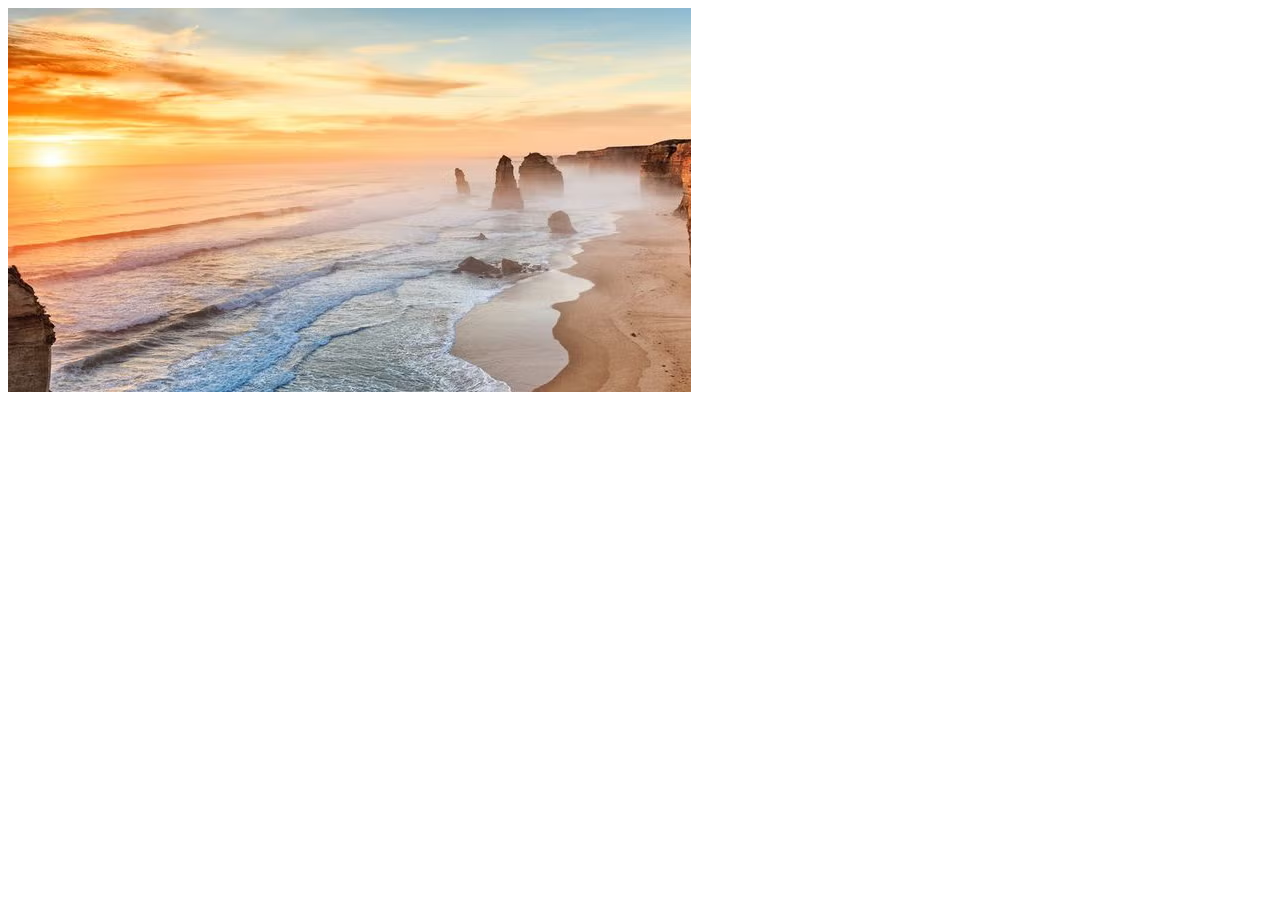
==== index.html @ 603cdeaf "added background pic" ====
<!DOCTYPE html>
<html lang="en">
<head>
    <meta charset="UTF-8">
    <meta name="viewport" content="width=device-width, initial-scale=1.0">
    <title>My Portfolio</title>
    <link rel="stylesheet" href="styles.css">
</head>
<body>
    <img src="images/fogybeach.jpg" alt="Fogy Beach">
    <script src="script.js"></script>
    
</body>
</html>
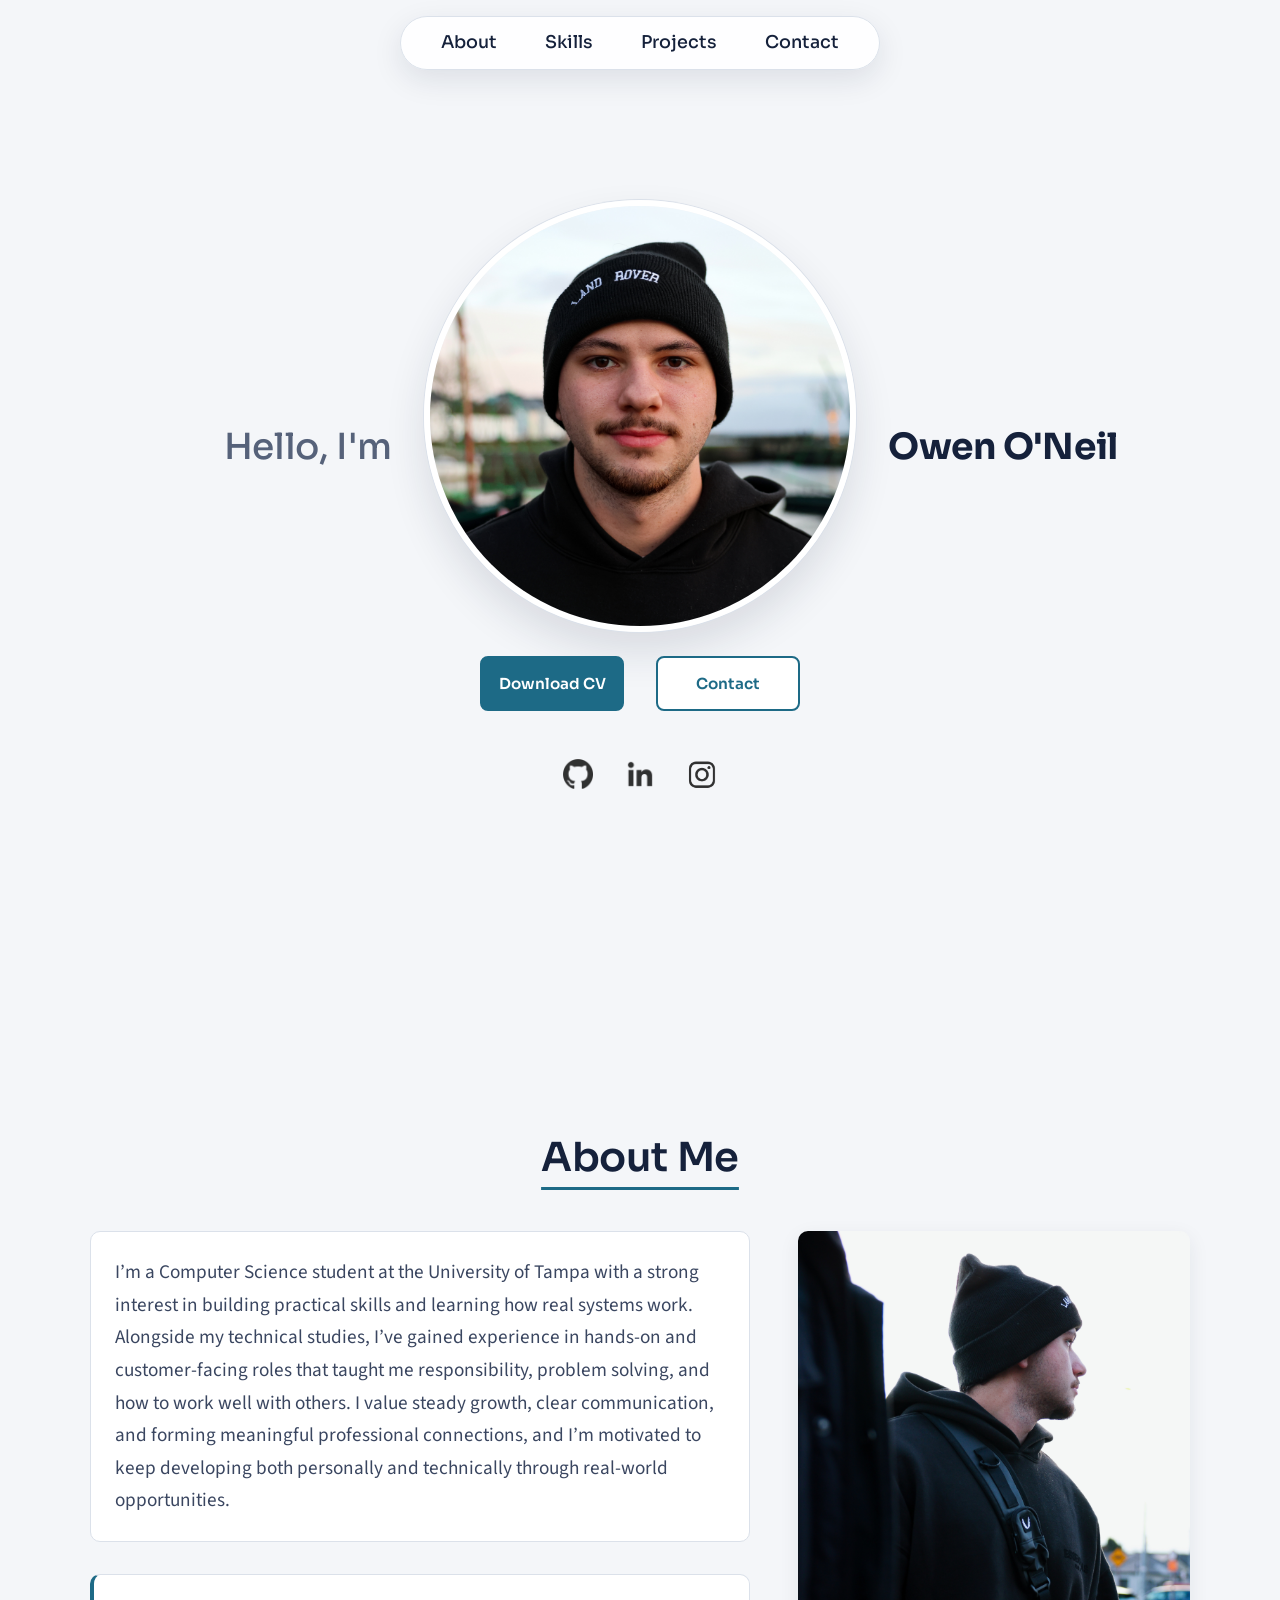
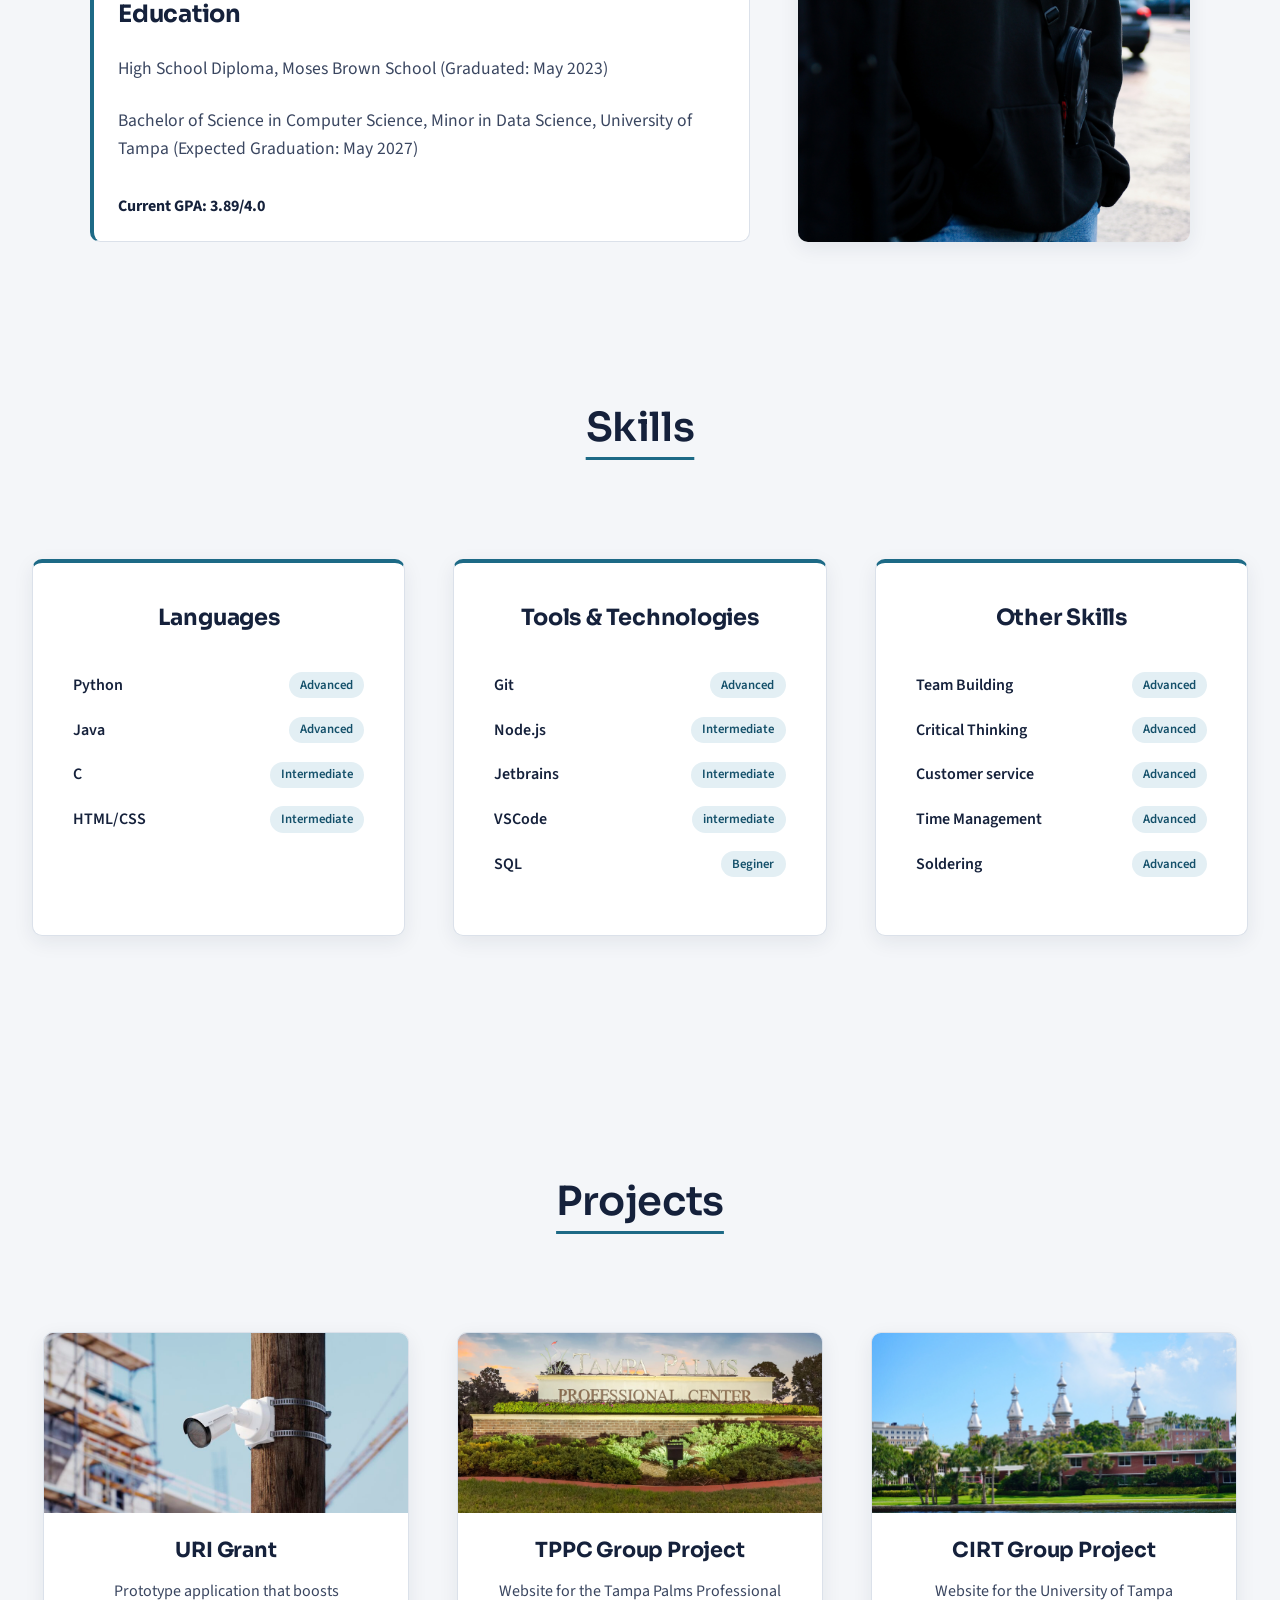
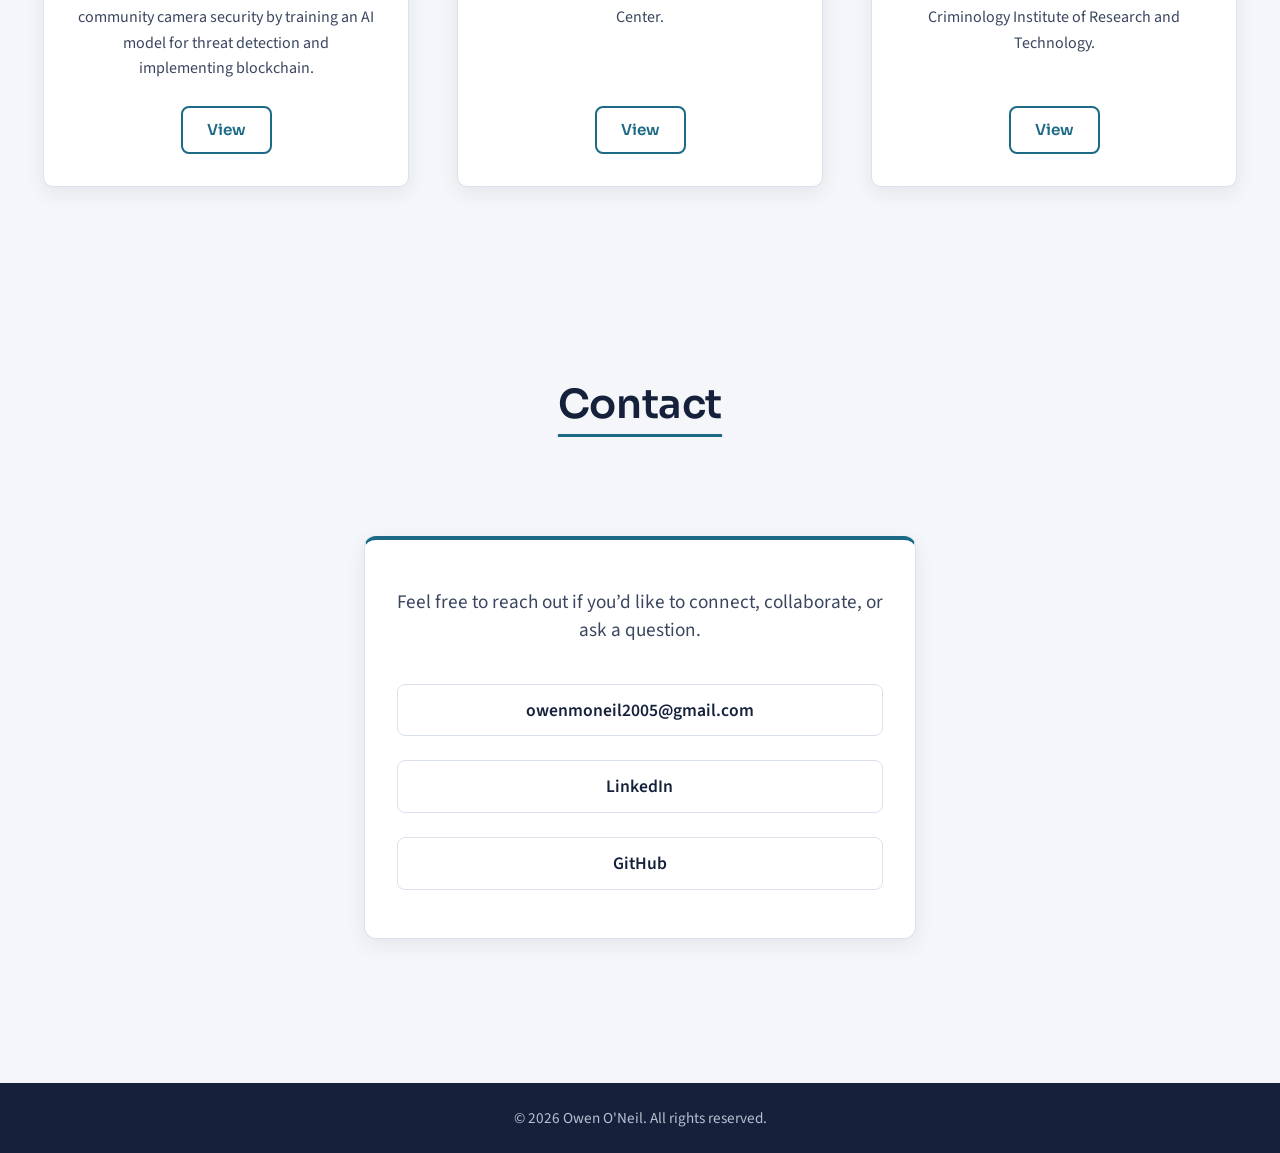
==== commit 0cb381e3: "Create index.html" ====
--- a/index.html
+++ b/index.html
@@ -4,11 +4,216 @@
     <meta charset="UTF-8">
     <meta name="viewport" content="width=device-width, initial-scale=1.0">
     <title>My Portfolio</title>
-    <link rel="stylesheet" href="styles.css">
+    <link rel="stylesheet" href="style.css">
+    <link rel="stylesheet" href="Media.css">
+
 </head>
 <body>
-    <img src="images/fogybeach.jpg" alt="Fogy Beach">
+    <section class="hero">
+        <nav id="desktopNav">
+            <div>
+                <ul class="navLinks">
+                    <li><a href="#about">About</a></li>
+                    <li><a href="#skills">Skills</a></li>
+                    <li><a href="#projects">Projects</a></li>
+                    <li><a href="#contact">Contact</a></li>
+                </ul>
+            </div>
+        </nav>
+        <nav id="hamburgerNav">
+            <div class="hamburgerMenue" onclick="toggleMenue()">
+                <div class="hamburgerImage">
+                    <img src="images/hamburgericon.webp" alt="Hamburger Menue Icon">
+                </div>
+            </div>
+            <div class="mobileLinksHidden">
+                <ul class="navLinksMobile">
+                    <li><a href="#about" onclick="toggleMenue()">About</a></li>
+                    <li><a href="#skills" onclick="toggleMenue()">Skills</a></li>
+                    <li><a href="#projects" onclick="toggleMenue()">Projects</a></li>
+                    <li><a href="#contact" onclick="toggleMenue()">Contact</a></li>
+                </ul>
+            </div>
+        </nav>
+        <div class="homeProfile">
+            <div class="leftSideHome">
+                <h1>Hello, I'm</h1>
+            </div>
+
+            <div class="centerHome">
+                <div class="personalPic">
+                    <img src="images/selfImage.jpeg" alt="Owen O'Neil">
+                </div>
+                
+                <div class="CVandConnectButtonsHome">
+                    <button class="CV" 
+                    onclick="window.open('Owen O\'Neil Resume Updated 1-1-2026.pdf')">
+                    Download CV
+                </button>
+                    <button class="connectBtn" 
+                    onclick="location.href='#contact'">
+                    Contact
+                </button>
+
+                </div>
+
+                <div class="relatedButtonsHome">
+                    <a href="https://github.com/Owen7117" class="imageButton">
+                        <img src="images/github.png" alt="GitHub">
+                    </a>
+                    <a href="https://www.linkedin.com/in/owen-o-neil-0a0678290/" class="imageButton">
+                        <img src="images/linkedin-icon.png" alt="LinkedIn">
+                    </a>
+                    <a href="https://www.instagram.com/owen_7117/" class="imageButton">
+                        <img src="images/instagram-icon.png" alt="Instagram">
+                    </a>
+                </div>
+            </div>
+
+            <div class="rightSideHome">
+                <h1>Owen O'Neil</h1>
+            </div>
+        </div>
+    </section>
+    <section id="about" class="AboutMeSection">
+        <div class="aboutMeTitle">
+            <h2>About Me</h2>
+        </div>
+        <div class="aboutMeContainer">
+            <div class="leftColumnAbout">
+                <div class="aboutMeBox">
+                    <p>I’m a Computer Science student at the University of Tampa 
+                        with a strong interest in building practical skills and 
+                        learning how real systems work. Alongside my technical 
+                        studies, I’ve gained experience in hands-on and 
+                        customer-facing roles that taught me responsibility, 
+                        problem solving, and how to work well with others. 
+                        I value steady growth, clear communication, and forming 
+                        meaningful professional connections, and I’m motivated to 
+                        keep developing both personally and technically through 
+                        real-world opportunities.</p>
+                </div>
+
+                <div class="educationBox">
+                    <h3>Education</h3>
+                    <ul>
+                        <li>High School Diploma, Moses Brown School (Graduated: May 2023)</li>
+                        <li>Bachelor of Science in Computer Science, Minor in Data Science, University of Tampa (Expected Graduation: May 2027)</li>
+                    </ul>
+                    <div class="gpa">
+                        <strong>Current GPA:</strong> 3.89/4.0
+                    </div>
+                </div>
+            </div>
+
+            <div class="rightColumnAbout">
+                <div class="pictureBox">
+                    <img src="images/wholeBodyPic.jpeg" alt="Owen O'Neil">
+            </div>
+        </div>
+    </section>
+    <section id="skills" class= "skillsSection">
+        <div class="skillsTitle">
+            <h2>Skills</h2>
+        </div>
+        <div class="skillsContainer">
+            <div class="skillColumn">
+                <h3>Languages</h3>
+                <ul>
+                    <li><span class="skillName">Python</span><span class="skillLevel">Advanced</span></li>
+                    <li><span class="skillName">Java</span><span class="skillLevel">Advanced</span></li>
+                    <li><span class="skillName">C</span><span class="skillLevel">Intermediate</span></li>
+                    <li><span class="skillName">HTML/CSS</span><span class="skillLevel">Intermediate</span></li>
+                </ul>
+            </div>
+            <div class="skillColumn">
+                <h3>Tools & Technologies</h3>
+                <ul>
+                    <li><span class="skillName">Git</span><span class="skillLevel">Advanced</span></li>
+                    <li><span class="skillName">Node.js</span><span class="skillLevel">Intermediate</span></li>
+                    <li><span class="skillName">Jetbrains</span><span class="skillLevel">Intermediate</span></li>
+                    <li><span class="skillName">VSCode</span><span class="skillLevel">intermediate</span></li>
+                    <li><span class="skillName">SQL</span><span class="skillLevel">Beginer</span></li>
+                </ul>
+            </div>
+            <div class="skillColumn">
+                <h3>Other Skills</h3>
+                <ul>
+                    <li><span class="skillName">Team Building</span><span class="skillLevel">Advanced</span></li>
+                    <li><span class="skillName">Critical Thinking</span><span class="skillLevel">Advanced</span></li>
+                    <li><span class="skillName">Customer service</span><span class="skillLevel">Advanced</span></li>
+                    <li><span class="skillName">Time Management</span><span class="skillLevel">Advanced</span></li>
+                    <li><span class="skillName">Soldering</span><span class="skillLevel">Advanced</span></li>
+                </ul>
+            </div>
+        </div>
+    </section>
+    <section id="projects" class="projectsSection">
+    <div class="projectsTitle">
+        <h2>Projects</h2>
+    </div>
+    <div class="projectsContainer">
+        <div class="projectCard">
+            <div class="projectImage">
+                <img src="images/securityCam.jpg" alt="Security app">
+            </div>
+            <h3>URI Grant</h3>
+            <p>Prototype application that boosts community camera security by training an AI model for threat
+                detection and implementing blockchain.</p>
+            <button class="projectBtn" onclick="window.location.href='WorkInProgressPage.html'">View</button>
+        </div>
+        <div class="projectCard">
+            <div class="projectImage">
+                <img src="images/TPPC.webp" alt="TPPC">
+            </div>
+            <h3>TPPC Group Project</h3>
+            <p>Website for the Tampa Palms Professional Center.</p>
+            <button class="projectBtn" onclick="location.href='https://tppcgroup5.vercel.app'">View</button>
+        </div>
+        <div class="projectCard">
+            <div class="projectImage">
+                <img src="images/Cirt.jpg" alt="Cirt">
+            </div>
+            <h3>CIRT Group Project</h3>
+            <p>Website for the University of Tampa Criminology Institute of Research and Technology.</p>
+            <button class="projectBtn" onclick="location.href='https://cirt.vercel.app'">View</button>
+        </div>
+    </div>
+</section>
+<section id="contact" class="contactSection">
+    <div class="contactTitle">
+        <h2>Contact</h2>
+    </div>
+
+    <div class="contactContainer">
+        <p class="contactText">
+            Feel free to reach out if you’d like to connect, collaborate, or ask a question.
+        </p>
+
+        <div class="contactInfo">
+            <a href="mailto:owenmoneil2005@gmail.com" class="contactItem">
+                owenmoneil2005@gmail.com
+            </a>
+
+            <a href="https://www.linkedin.com/in/owen-o-neil-0a0678290/" 
+               target="_blank" 
+               class="contactItem">
+                LinkedIn
+            </a>
+
+            <a href="https://github.com/Owen7117" 
+               target="_blank" 
+               class="contactItem">
+                GitHub
+            </a>
+        </div>
+    </div>
+</section>
+<footer class="footer">
+    <p>© 2026 Owen O'Neil. All rights reserved.</p>
+
+</footer>
+
     <script src="script.js"></script>
-    
 </body>
 </html>
--- a/style.css
+++ b/style.css
@@ -0,0 +1,813 @@
+@import url('https://fonts.googleapis.com/css2?family=Sora:wght@500;600;700&family=Source+Sans+3:wght@400;500;600;700&display=swap');
+
+:root {
+    --bg: #F4F6F9;
+    --surface: #FFFFFF;
+    --ink: #15213B;
+    --text: #3A4660;
+    --muted: #56627A;
+    --accent: #1D6A86;
+    --accentDark: #14506A;
+    --accentSoft: #E3EFF4;
+    --border: #DBE1EA;
+    --shadow: 0 6px 20px rgba(21, 33, 59, 0.08);
+    --headingFont: 'Sora', 'Segoe UI', Helvetica, Arial, sans-serif;
+    --bodyFont: 'Source Sans 3', 'Segoe UI', Helvetica, Arial, sans-serif;
+}
+
+html {
+    scroll-behavior: smooth;
+    scroll-padding-top: 6rem;
+}
+
+* {
+    margin: 0;
+    padding: 0;
+}
+
+body {
+    font-family: var(--bodyFont);
+    background-color: var(--bg);
+    color: var(--ink);
+    -webkit-font-smoothing: antialiased;
+}
+
+h1,
+h2,
+h3 {
+    font-family: var(--headingFont);
+    color: var(--ink);
+    letter-spacing: -0.01em;
+}
+
+a:focus-visible,
+button:focus-visible,
+[role="button"]:focus-visible {
+    outline: 2px solid var(--accent);
+    outline-offset: 3px;
+    border-radius: 4px;
+}
+
+.hero {
+    min-height: 100vh;
+    display: flex;
+    flex-direction: column;
+    padding-top: 4.5rem;
+}
+
+#desktopNav {
+    position: fixed;
+    top: 1rem;
+    left: 50%;
+    transform: translateX(-50%);
+    z-index: 1000;
+    display: flex;
+    justify-content: center;
+    width: max-content;
+    max-width: calc(100% - 2rem);
+    box-sizing: border-box;
+    padding: 0.9rem 2.5rem;
+    background-color: rgba(255, 255, 255, 0.88);
+    -webkit-backdrop-filter: blur(10px);
+    backdrop-filter: blur(10px);
+    border: 1px solid var(--border);
+    border-radius: 999px;
+    box-shadow: 0 10px 30px rgba(21, 33, 59, 0.1);
+}
+
+.navLinks {
+    display: flex;
+    list-style: none;
+    gap: 3rem;
+}
+
+.navLinks a {
+    color: var(--ink);
+    font-family: var(--headingFont);
+    font-size: 1.1rem;
+    font-weight: 500;
+    display: inline-block;
+    text-decoration: none;
+    transition: transform 0.3s, color 0.3s;
+}
+
+.navLinks a:hover {
+    color: var(--accent);
+    transform: scale(1.08);
+    text-decoration: underline;
+    text-decoration-thickness: 2px;
+    text-underline-offset: 0.45rem;
+}
+
+#hamburgerNav {
+    display: none;
+}
+
+.hamburgerMenue {
+    display: flex;
+    cursor: pointer;
+}
+
+.hamburgerImage {
+    display: flex;
+    flex-direction: column;
+    width: 40px;
+    height: 40px;
+    cursor: pointer;
+}
+
+.hamburgerImage img {
+    width: 100%;
+    height: 100%;
+    object-fit: contain;
+}
+
+.homeProfile {
+    display: flex;
+    align-items: center;
+    padding: 0 1.5rem;
+    margin-top: 8rem;
+    gap: 1rem;
+}
+
+.leftSideHome {
+    flex: 1 1 0;
+    text-align: right;
+    font-size: 1.5rem;
+    padding-bottom: 6rem;
+}
+
+.leftSideHome h1 {
+    font-weight: 500;
+    color: var(--muted);
+}
+
+.centerHome {
+    flex: 0 0 auto;
+    display: flex;
+    flex-direction: column;
+    align-items: center;
+}
+
+.rightSideHome {
+    flex: 1 1 0;
+    font-size: 1.5rem;
+    display: flex;
+    text-align: left;
+    padding-bottom: 6rem;
+}
+
+.rightSideHome h1 {
+    font-weight: 700;
+    color: var(--ink);
+}
+
+.relatedButtonsHome {
+    display: flex;
+    gap: 2rem;
+    margin-top: 3rem;
+    justify-content: center;
+}
+
+.imageButton img {
+    display: block;
+    width: 30px;
+    height: 30px;
+    filter: brightness(0);
+    opacity: 0.8;
+    transition: transform 0.3s, opacity 0.3s;
+}
+
+.imageButton img:hover {
+    transform: scale(1.2);
+    opacity: 1;
+}
+
+.personalPic {
+    width: 420px;
+    height: 420px;
+    margin-right: 1rem;
+    margin-left: 1rem;
+    overflow: hidden;
+    border-radius: 50%;
+    border: 6px solid var(--surface);
+    box-shadow: 0 0 0 1px var(--border), 0 20px 40px rgba(21, 33, 59, 0.12);
+}
+
+.personalPic img {
+    width: 100%;
+    height: 100%;
+    object-fit: cover;
+}
+
+.CVandConnectButtonsHome {
+    display: flex;
+    gap: 2rem;
+    margin-top: 1.5rem;
+    justify-content: center;
+}
+
+.CV,
+.connectBtn {
+    display: inline-block;
+    box-sizing: border-box;
+    width: 9rem;
+    padding: 1rem;
+    border-radius: 8px;
+    font-family: var(--headingFont);
+    font-size: 0.95rem;
+    font-weight: 600;
+    text-align: center;
+    text-decoration: none;
+    cursor: pointer;
+    transition: transform 0.3s, background-color 0.3s, color 0.3s, border-color 0.3s;
+}
+
+.CV {
+    background-color: var(--accent);
+    color: #FFFFFF;
+    border: 2px solid var(--accent);
+}
+
+.CV:hover {
+    background-color: var(--accentDark);
+    border-color: var(--accentDark);
+    transform: scale(1.05);
+}
+
+.connectBtn {
+    background-color: var(--surface);
+    color: var(--accent);
+    border: 2px solid var(--accent);
+}
+
+.connectBtn:hover {
+    background-color: var(--accent);
+    color: #FFFFFF;
+    transform: scale(1.05);
+}
+
+.AboutMeSection {
+    margin-top: 8rem;
+    padding: 2rem;
+}
+
+.aboutMeTitle,
+.skillsTitle,
+.projectsTitle,
+.contactTitle {
+    text-align: center;
+    text-decoration: underline;
+    text-decoration-color: var(--accent);
+    text-decoration-thickness: 3px;
+    text-underline-offset: 1rem;
+}
+
+.aboutMeTitle h2,
+.skillsTitle h2,
+.projectsTitle h2,
+.contactTitle h2 {
+    font-size: 2.5rem;
+    font-weight: 600;
+}
+
+.aboutMeTitle {
+    margin-bottom: 3rem;
+}
+
+.aboutMeContainer {
+    display: flex;
+    align-items: stretch;
+    gap: 3rem;
+    max-width: 1100px;
+    margin: 0 auto;
+    flex-wrap: nowrap;
+    justify-content: center;
+}
+
+.leftColumnAbout {
+    flex: 0 0 60%;
+    max-width: 60%;
+    display: flex;
+    flex-direction: column;
+    gap: 2rem;
+}
+
+.aboutMeBox {
+    width: 100%;
+    box-sizing: border-box;
+    background-color: var(--surface);
+    border: 1px solid var(--border);
+    border-radius: 10px;
+    padding: 1.5rem;
+    min-height: 200px;
+}
+
+.aboutMeBox p {
+    font-size: 1.2rem;
+    line-height: 1.7;
+    color: var(--text);
+}
+
+.educationBox {
+    box-sizing: border-box;
+    padding: 1.5rem;
+    background-color: var(--surface);
+    border: 1px solid var(--border);
+    border-left: 4px solid var(--accent);
+    border-radius: 10px;
+    width: 100%;
+}
+
+.educationBox h3 {
+    font-size: 1.5rem;
+    margin-bottom: 1.6rem;
+}
+
+.educationBox ul {
+    list-style: none;
+    padding: 0;
+    margin: 0;
+}
+
+.educationBox li {
+    font-size: 1.1rem;
+    line-height: 1.6;
+    color: var(--text);
+    margin-bottom: 1.5rem;
+}
+
+.rightColumnAbout {
+    flex: 0 0 calc(40% - 3rem);
+    max-width: calc(40% - 3rem);
+    display: flex;
+    flex-direction: column;
+    min-height: 500px;
+}
+
+.pictureBox {
+    flex: 1;
+    display: flex;
+}
+
+.pictureBox img {
+    width: 100%;
+    height: 100%;
+    object-fit: cover;
+    border-radius: 10px;
+    box-shadow: var(--shadow);
+}
+
+.gpa {
+    font-weight: 700;
+    margin-top: 2rem;
+    color: var(--ink);
+}
+
+.skillsSection {
+    margin-top: 6rem;
+    padding: 2rem;
+}
+
+.skillsTitle {
+    margin-bottom: 6.6rem;
+}
+
+.skillsContainer {
+    display: flex;
+    gap: 3rem;
+    max-width: 1500px;
+    margin: 0 auto;
+    justify-content: center;
+    margin-bottom: 5rem;
+}
+
+.skillColumn {
+    flex: 1;
+    min-width: 180px;
+    max-width: 300px;
+    background-color: var(--surface);
+    border: 1px solid var(--border);
+    border-top: 4px solid var(--accent);
+    border-radius: 10px;
+    padding: 2.5rem;
+    box-shadow: var(--shadow);
+}
+
+.skillColumn h3 {
+    font-size: 1.4rem;
+    margin-bottom: 2.5rem;
+    text-align: center;
+}
+
+.skillColumn ul {
+    list-style: none;
+    padding: 0;
+    margin: 0;
+}
+
+.skillColumn li {
+    font-size: 1rem;
+    line-height: 1.8;
+    color: var(--text);
+    gap: 2rem;
+    display: flex;
+    justify-content: space-between;
+    align-items: center;
+    margin-bottom: 1rem;
+}
+
+.skillName {
+    font-weight: 600;
+    color: var(--ink);
+}
+
+.skillLevel {
+    font-size: 0.8rem;
+    font-weight: 600;
+    color: var(--accentDark);
+    background-color: var(--accentSoft);
+    padding: 0.1rem 0.7rem;
+    border-radius: 999px;
+    white-space: nowrap;
+}
+
+.projectsSection {
+    margin-top: 6rem;
+    padding: 2rem;
+}
+
+.projectsTitle {
+    margin-bottom: 6.6rem;
+}
+
+.projectsContainer {
+    display: flex;
+    gap: 3rem;
+    max-width: 1500px;
+    margin: 0 auto;
+    justify-content: center;
+}
+
+.projectCard {
+    flex: 1;
+    max-width: 300px;
+    background-color: var(--surface);
+    border: 1px solid var(--border);
+    border-radius: 10px;
+    padding: 2rem;
+    box-shadow: var(--shadow);
+    display: flex;
+    flex-direction: column;
+    align-items: center;
+    text-align: center;
+    overflow: hidden;
+}
+
+.projectImage {
+    width: calc(100% + 4rem);
+    height: 180px;
+    margin: -2rem -2rem 1.5rem;
+    overflow: hidden;
+    background-color: var(--accentSoft);
+}
+
+.projectImage img {
+    display: block;
+    width: 100%;
+    height: 100%;
+    object-fit: cover;
+}
+
+.projectCard h3 {
+    font-size: 1.3rem;
+    margin-bottom: 1rem;
+}
+
+.projectCard p {
+    font-size: 1rem;
+    line-height: 1.6;
+    color: var(--text);
+    margin-bottom: auto;
+}
+
+.projectBtn {
+    display: inline-block;
+    margin-top: 1.5rem;
+    padding: 0.8rem 1.5rem;
+    font-family: var(--headingFont);
+    font-size: 0.95rem;
+    font-weight: 600;
+    color: var(--accent);
+    text-decoration: none;
+    border: 2px solid var(--accent);
+    background-color: var(--surface);
+    cursor: pointer;
+    border-radius: 8px;
+    transition: transform 0.2s ease, background-color 0.2s ease, color 0.2s ease;
+}
+
+.projectBtn:hover {
+    background-color: var(--accent);
+    color: #FFFFFF;
+    transform: scale(1.05);
+}
+
+.WorkInProgress {
+    background-color: var(--surface);
+    min-height: 100vh;
+}
+
+.WorkInProgress img {
+    display: block;
+    width: 96%;
+    height: 500px;
+    margin: 0 auto;
+    object-fit: contain;
+}
+
+.WorkInProgress p {
+    font-family: var(--headingFont);
+    font-size: 4rem;
+    color: var(--ink);
+    text-align: center;
+    margin-bottom: 2rem;
+    background-color: var(--surface);
+}
+
+.contactTitle {
+    margin-bottom: 6.6rem;
+}
+
+.contactSection {
+    margin-top: 6rem;
+    padding: 4rem 2rem;
+}
+
+.contactContainer {
+    max-width: 40%;
+    margin: 0 auto;
+    background-color: var(--surface);
+    border-radius: 12px;
+    padding: 3rem 2rem;
+    text-align: center;
+    border: 1px solid var(--border);
+    border-top: 4px solid var(--accent);
+    box-shadow: var(--shadow);
+    margin-bottom: 5rem;
+}
+
+.contactText {
+    font-size: 1.2rem;
+    margin-bottom: 2.5rem;
+    color: var(--text);
+}
+
+.contactInfo {
+    display: flex;
+    flex-direction: column;
+    gap: 1.5rem;
+}
+
+.contactItem {
+    font-size: 1.1rem;
+    font-weight: 600;
+    color: var(--ink);
+    text-decoration: none;
+    border: 1px solid var(--border);
+    padding: 0.8rem 1rem;
+    border-radius: 8px;
+    transition: transform 0.3s, background-color 0.2s ease, color 0.2s ease, border-color 0.2s ease;
+}
+
+.contactItem:hover {
+    background-color: var(--accent);
+    border-color: var(--accent);
+    color: #FFFFFF;
+    transform: scale(1.03);
+}
+
+.footer {
+    background-color: var(--ink);
+    padding: 1.5rem 1rem;
+}
+
+.footer p {
+    text-align: center;
+    color: #B7C0D1;
+    font-size: 0.95rem;
+}
+
+@media (prefers-reduced-motion: reduce) {
+    html {
+        scroll-behavior: auto;
+    }
+
+    * {
+        transition: none !important;
+    }
+}
+
+@media screen and (max-width: 800px) {
+    html {
+        scroll-padding-top: 5.5rem;
+    }
+
+    #desktopNav {
+        display: none;
+    }
+
+    #hamburgerNav {
+        position: fixed;
+        top: 0.75rem;
+        left: 0.75rem;
+        right: 0.75rem;
+        z-index: 1000;
+        display: flex;
+        justify-content: flex-start;
+        padding: 0.6rem 1rem;
+        background-color: rgba(255, 255, 255, 0.92);
+        -webkit-backdrop-filter: blur(10px);
+        backdrop-filter: blur(10px);
+        border: 1px solid var(--border);
+        border-radius: 12px;
+        box-shadow: 0 10px 30px rgba(21, 33, 59, 0.1);
+    }
+
+    .mobileLinksHidden {
+        display: none;
+        position: absolute;
+        top: calc(100% + 0.5rem);
+        left: 0;
+        background-color: var(--surface);
+        border: 1px solid var(--border);
+        border-radius: 12px;
+        overflow: hidden;
+        box-shadow: 0 12px 24px rgba(21, 33, 59, 0.1);
+        flex-direction: column;
+        z-index: 100;
+        min-width: 180px;
+    }
+
+    .mobileLinksHidden.active {
+        display: flex;
+    }
+
+    .navLinksMobile {
+        list-style: none;
+        display: flex;
+        flex-direction: column;
+        gap: 0;
+    }
+
+    .navLinksMobile li {
+        width: 100%;
+    }
+
+    .navLinksMobile a {
+        display: block;
+        padding: 1rem 1.25rem;
+        color: var(--ink);
+        font-family: var(--headingFont);
+        text-decoration: none;
+        font-size: 1.1rem;
+        font-weight: 500;
+        border-bottom: none;
+    }
+
+    .navLinksMobile a:hover {
+        color: var(--accent);
+        background-color: var(--accentSoft);
+    }
+
+    .hero {
+        padding-top: 4rem;
+    }
+
+    .homeProfile {
+        margin-top: 3rem;
+        flex-direction: column;
+        align-items: center;
+        text-align: center;
+    }
+
+    .leftSideHome {
+        order: 1;
+        font-size: 1.5rem;
+        flex: none;
+        padding-bottom: 0;
+        margin-bottom: 0;
+        text-align: center;
+    }
+
+    .rightSideHome {
+        order: 2;
+        margin: 0;
+        padding: 0 0 1.5rem;
+        flex: none;
+        justify-content: center;
+        text-align: center;
+    }
+
+    .centerHome {
+        order: 3;
+    }
+
+    .personalPic {
+        width: 260px;
+        height: 260px;
+    }
+
+    .CVandConnectButtonsHome,
+    .relatedButtonsHome {
+        order: 4;
+    }
+
+    .aboutMeContainer {
+        flex-direction: column;
+        align-items: center;
+    }
+
+    .leftColumnAbout,
+    .rightColumnAbout {
+        flex: none;
+        width: 100%;
+        max-width: 700px;
+        min-height: 0;
+    }
+
+    .educationBox {
+        order: 2;
+    }
+
+    .pictureBox {
+        width: 100%;
+        height: auto;
+    }
+
+    .pictureBox img {
+        width: 100%;
+        height: auto;
+        object-fit: cover;
+    }
+
+    .skillsContainer {
+        flex-direction: column;
+        gap: 2rem;
+        align-items: center;
+    }
+
+    .skillColumn {
+        box-sizing: border-box;
+        max-width: 100%;
+        width: 100%;
+        padding: 2rem;
+    }
+
+    .skillColumn h3 {
+        text-align: center;
+        font-size: 1.4rem;
+    }
+
+    .skillColumn li {
+        font-size: 0.95rem;
+    }
+
+    .projectsContainer {
+        flex-direction: column;
+        align-items: center;
+        gap: 2rem;
+    }
+
+    .projectCard {
+        box-sizing: border-box;
+        max-width: 100%;
+        width: 100%;
+        padding: 1.5rem;
+    }
+
+    .projectImage {
+        width: calc(100% + 3rem);
+        height: 200px;
+        margin: -1.5rem -1.5rem 1.5rem;
+    }
+
+    .projectsSection {
+        padding: 3rem 1.5rem;
+    }
+
+    .projectsTitle,
+    .skillsTitle,
+    .contactTitle {
+        margin-bottom: 3rem;
+    }
+
+    .contactContainer {
+        max-width: 100%;
+        padding: 2.5rem 1.5rem;
+    }
+
+    .WorkInProgress p {
+        font-size: 2.5rem;
+    }
+}
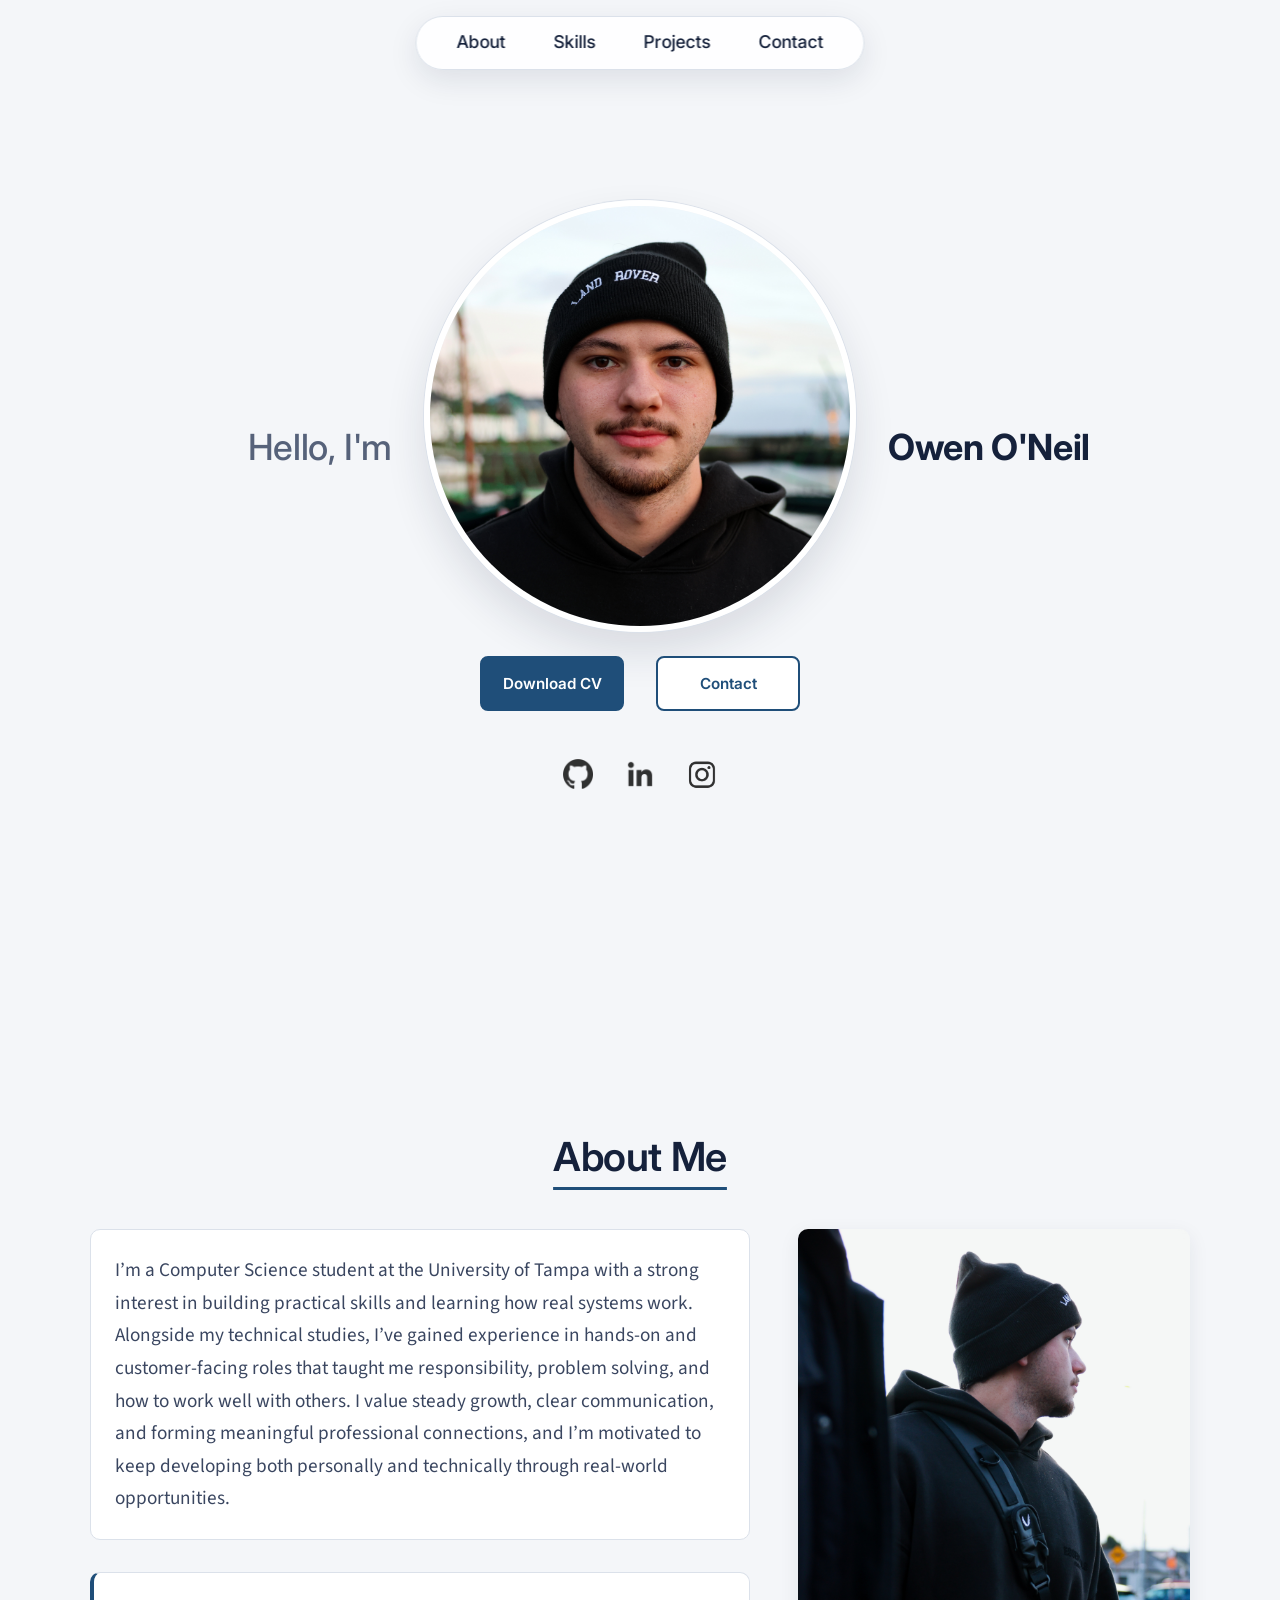
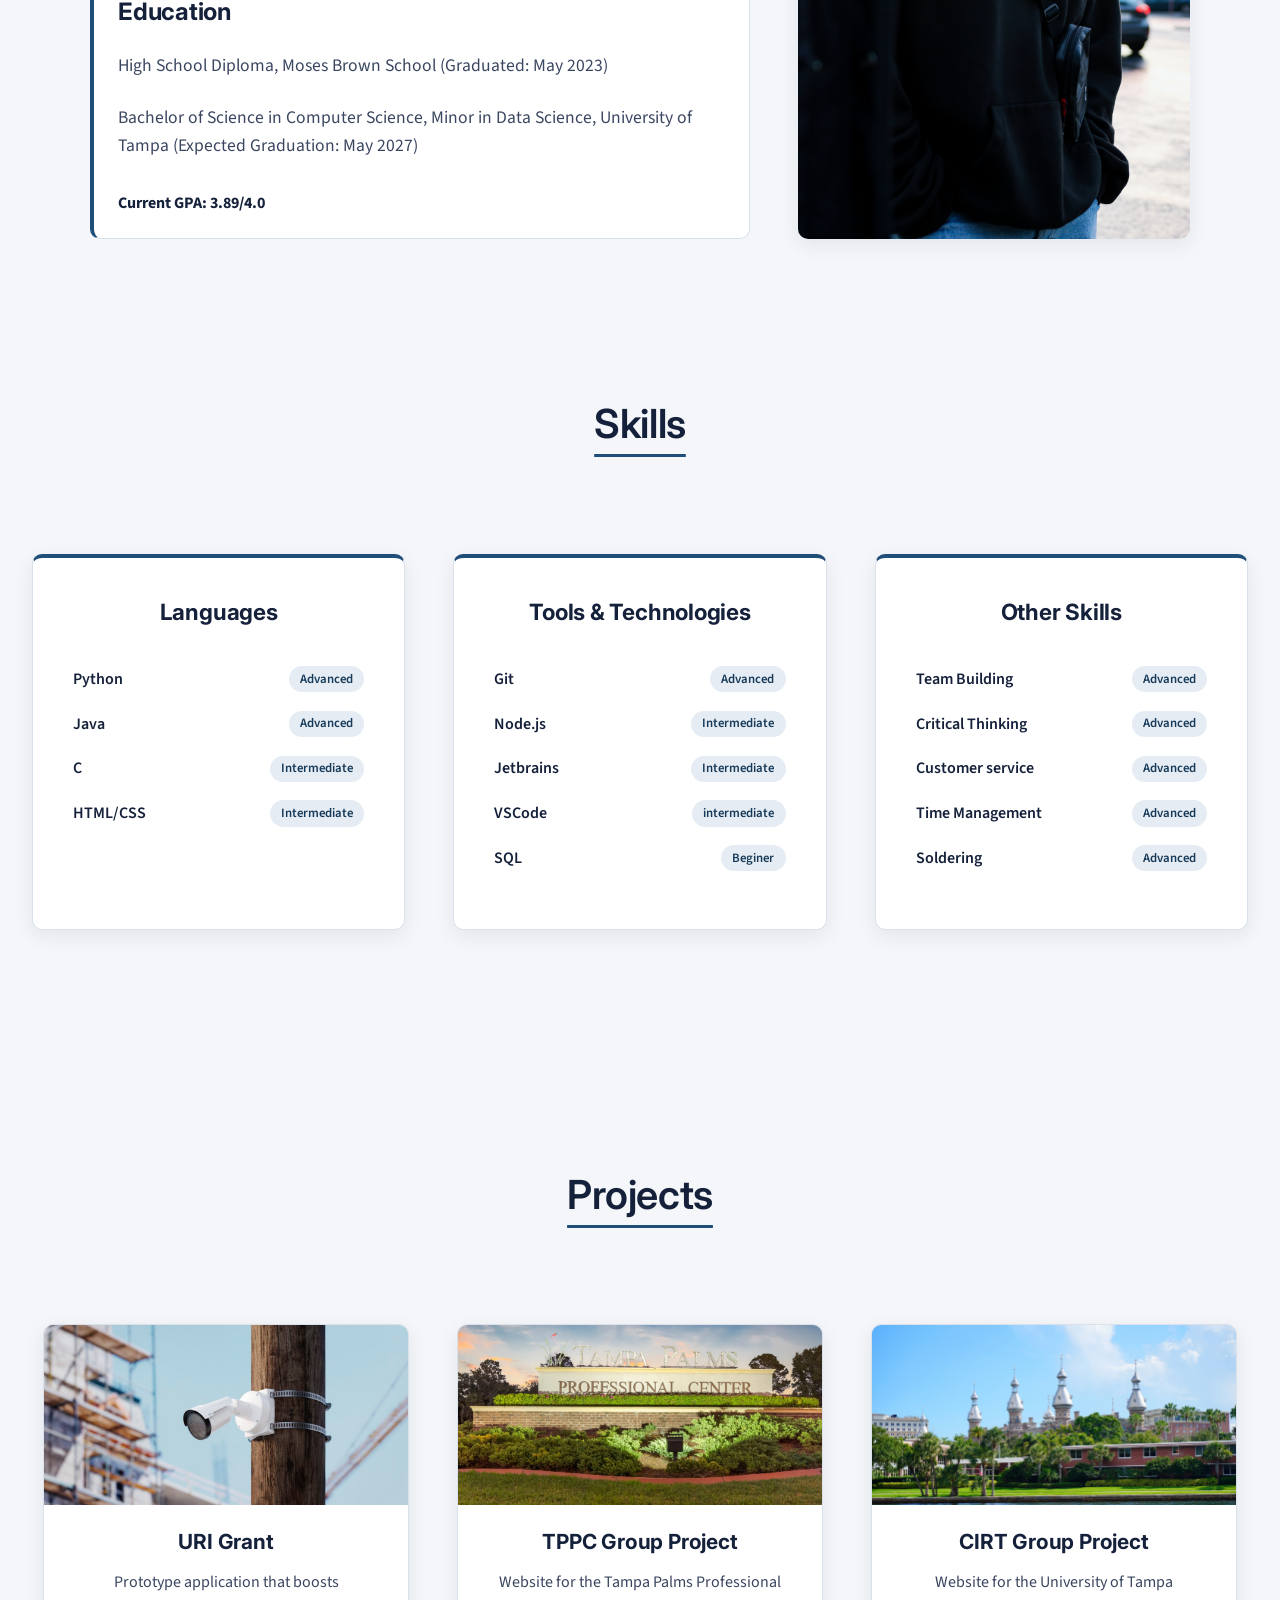
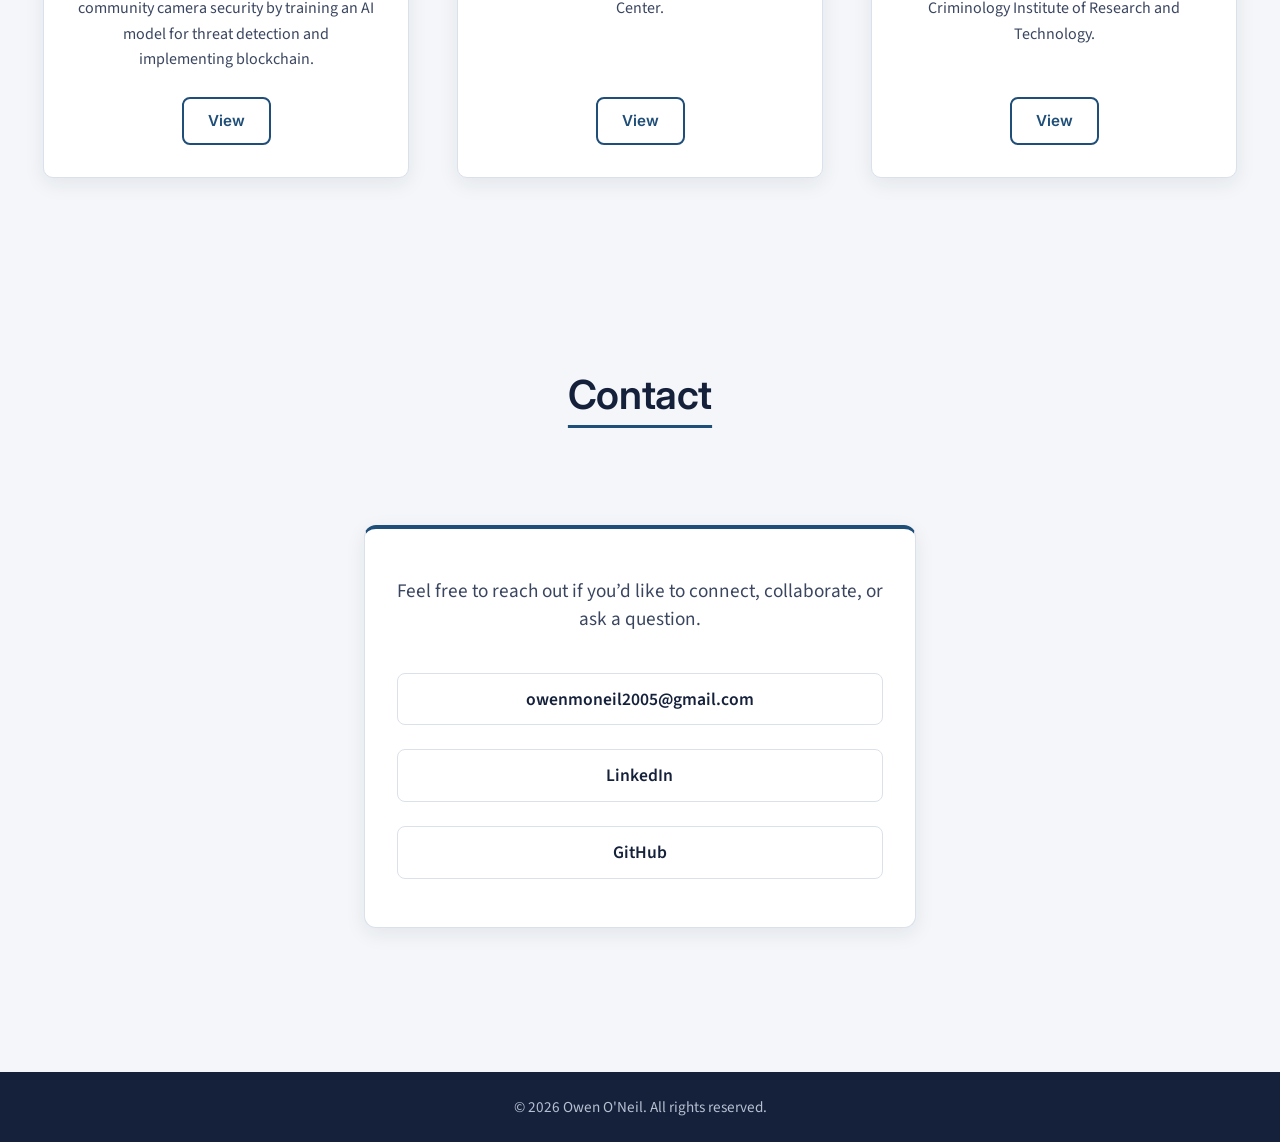
==== commit 42765a48: "update 2" ====
--- a/index.html
+++ b/index.html
@@ -5,7 +5,6 @@
     <meta name="viewport" content="width=device-width, initial-scale=1.0">
     <title>My Portfolio</title>
     <link rel="stylesheet" href="style.css">
-    <link rel="stylesheet" href="Media.css">
 
 </head>
 <body>
@@ -47,7 +46,7 @@
                 
                 <div class="CVandConnectButtonsHome">
                     <button class="CV" 
-                    onclick="window.open('Owen O\'Neil Resume Updated 1-1-2026.pdf')">
+                    onclick="window.open('Owen%20O\'Neil%20Resume%20updated%208-8-2026.pdf')">
                     Download CV
                 </button>
                     <button class="connectBtn" 
--- a/style.css
+++ b/style.css
@@ -1,4 +1,4 @@
-@import url('https://fonts.googleapis.com/css2?family=Sora:wght@500;600;700&family=Source+Sans+3:wght@400;500;600;700&display=swap');
+@import url('https://fonts.googleapis.com/css2?family=Inter:wght@500;600;700;800&family=Source+Sans+3:wght@400;500;600;700&display=swap');
 
 :root {
     --bg: #F4F6F9;
@@ -6,12 +6,12 @@
     --ink: #15213B;
     --text: #3A4660;
     --muted: #56627A;
-    --accent: #1D6A86;
-    --accentDark: #14506A;
-    --accentSoft: #E3EFF4;
+    --accent: #1F4E79;
+    --accentDark: #163A59;
+    --accentSoft: #E6ECF3;
     --border: #DBE1EA;
     --shadow: 0 6px 20px rgba(21, 33, 59, 0.08);
-    --headingFont: 'Sora', 'Segoe UI', Helvetica, Arial, sans-serif;
+    --headingFont: 'Inter', 'Segoe UI', Helvetica, Arial, sans-serif;
     --bodyFont: 'Source Sans 3', 'Segoe UI', Helvetica, Arial, sans-serif;
 }
 
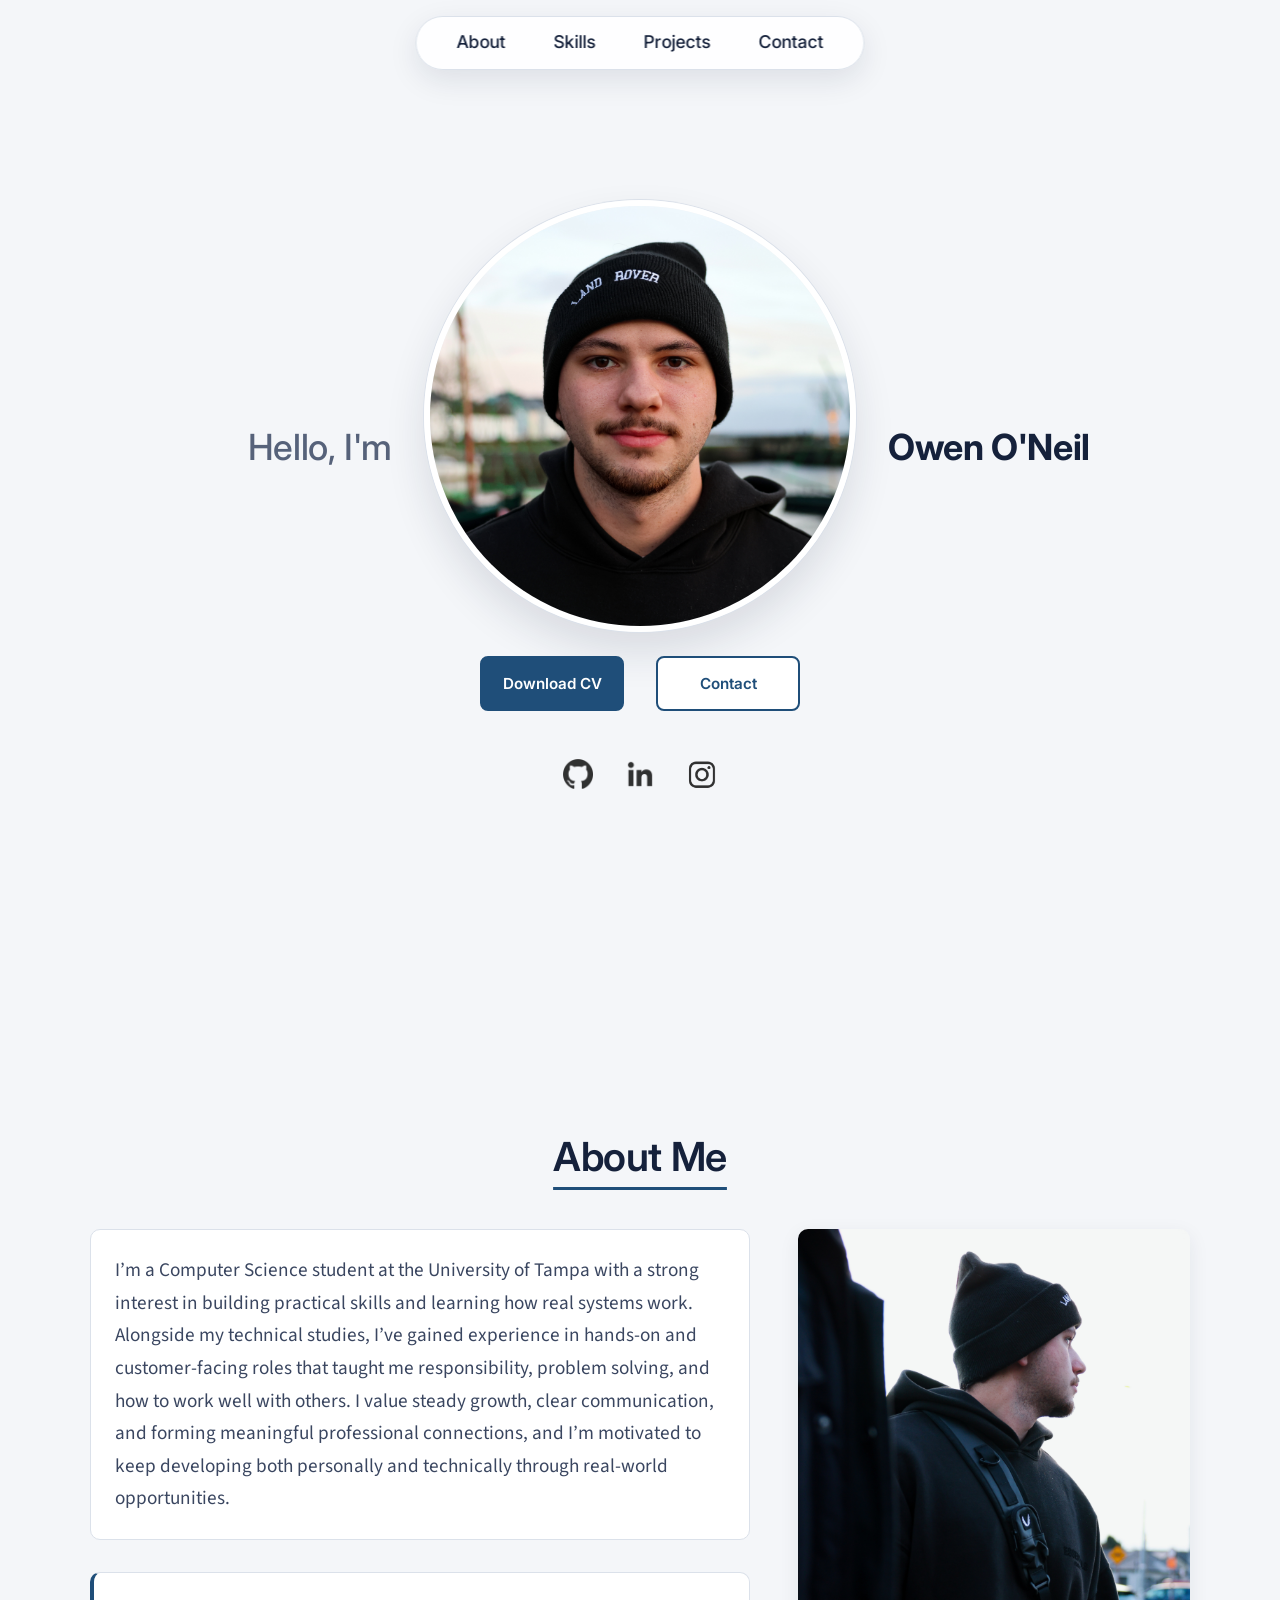
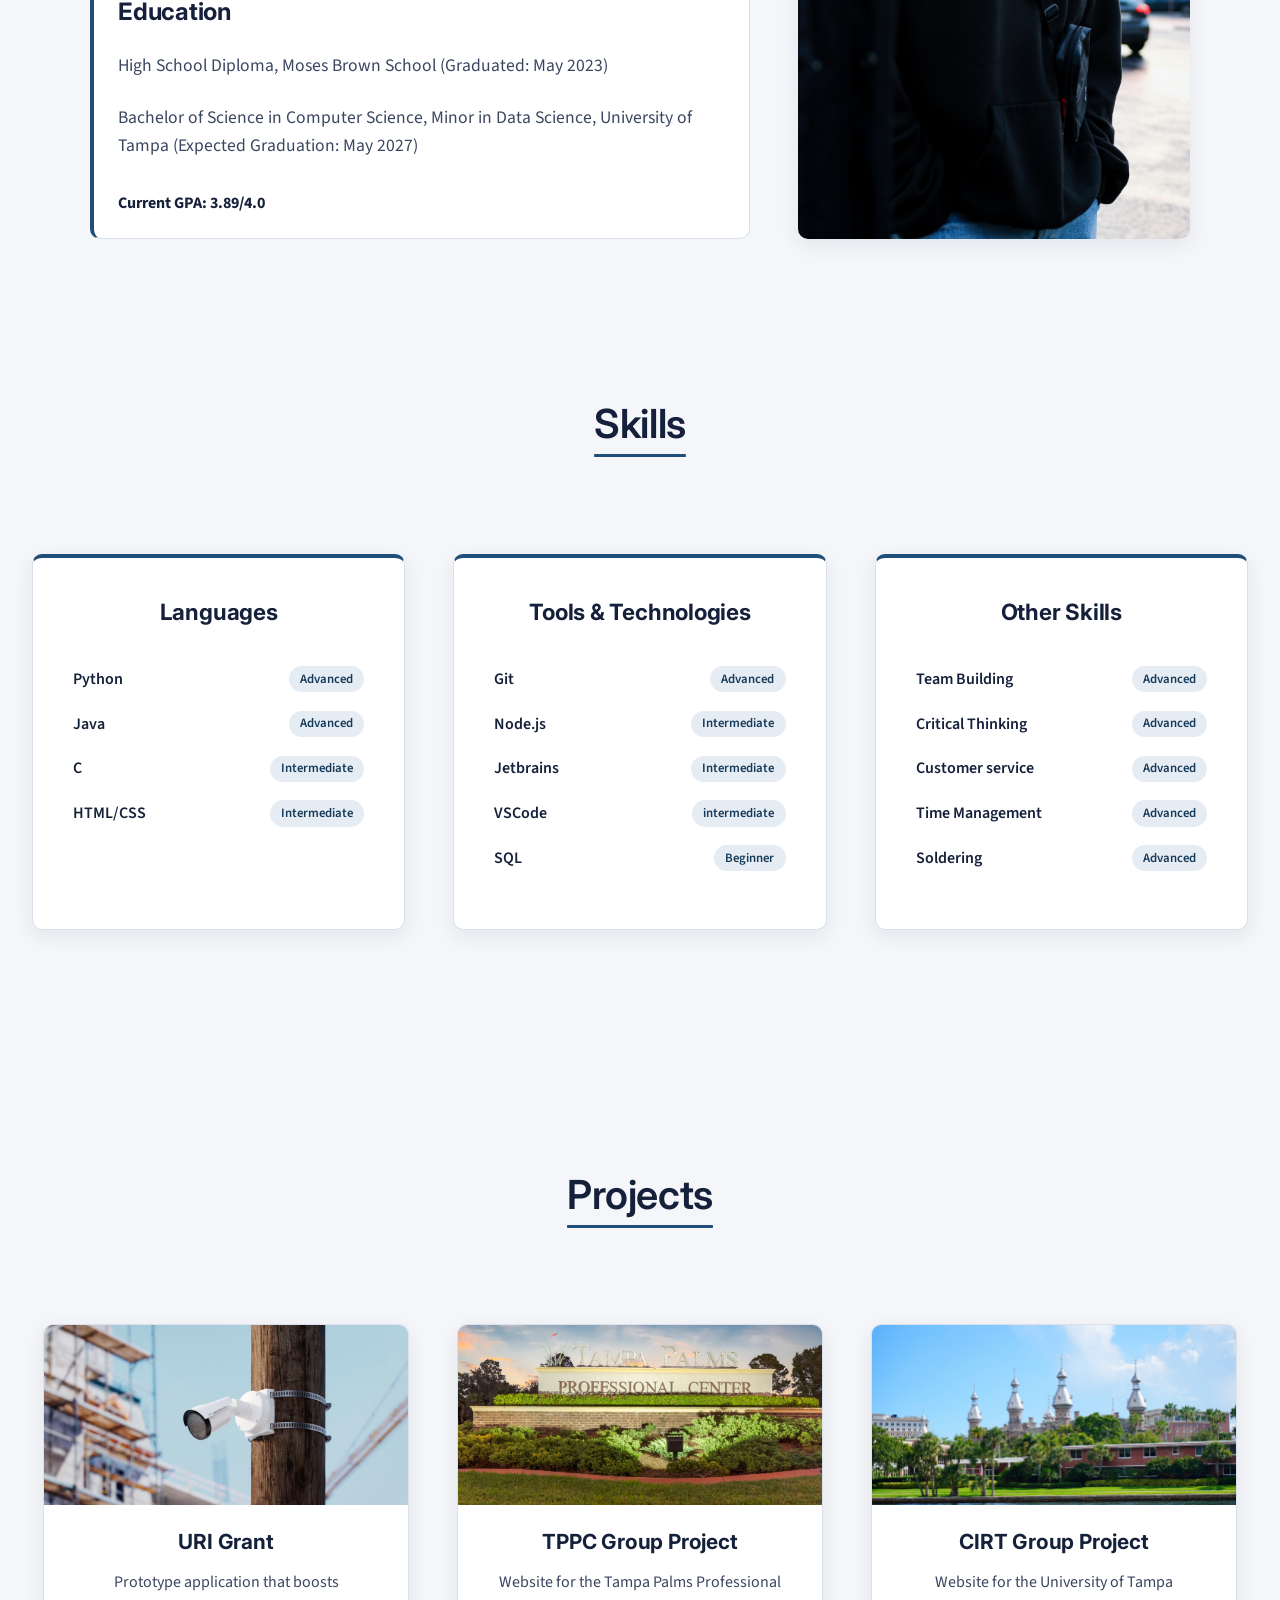
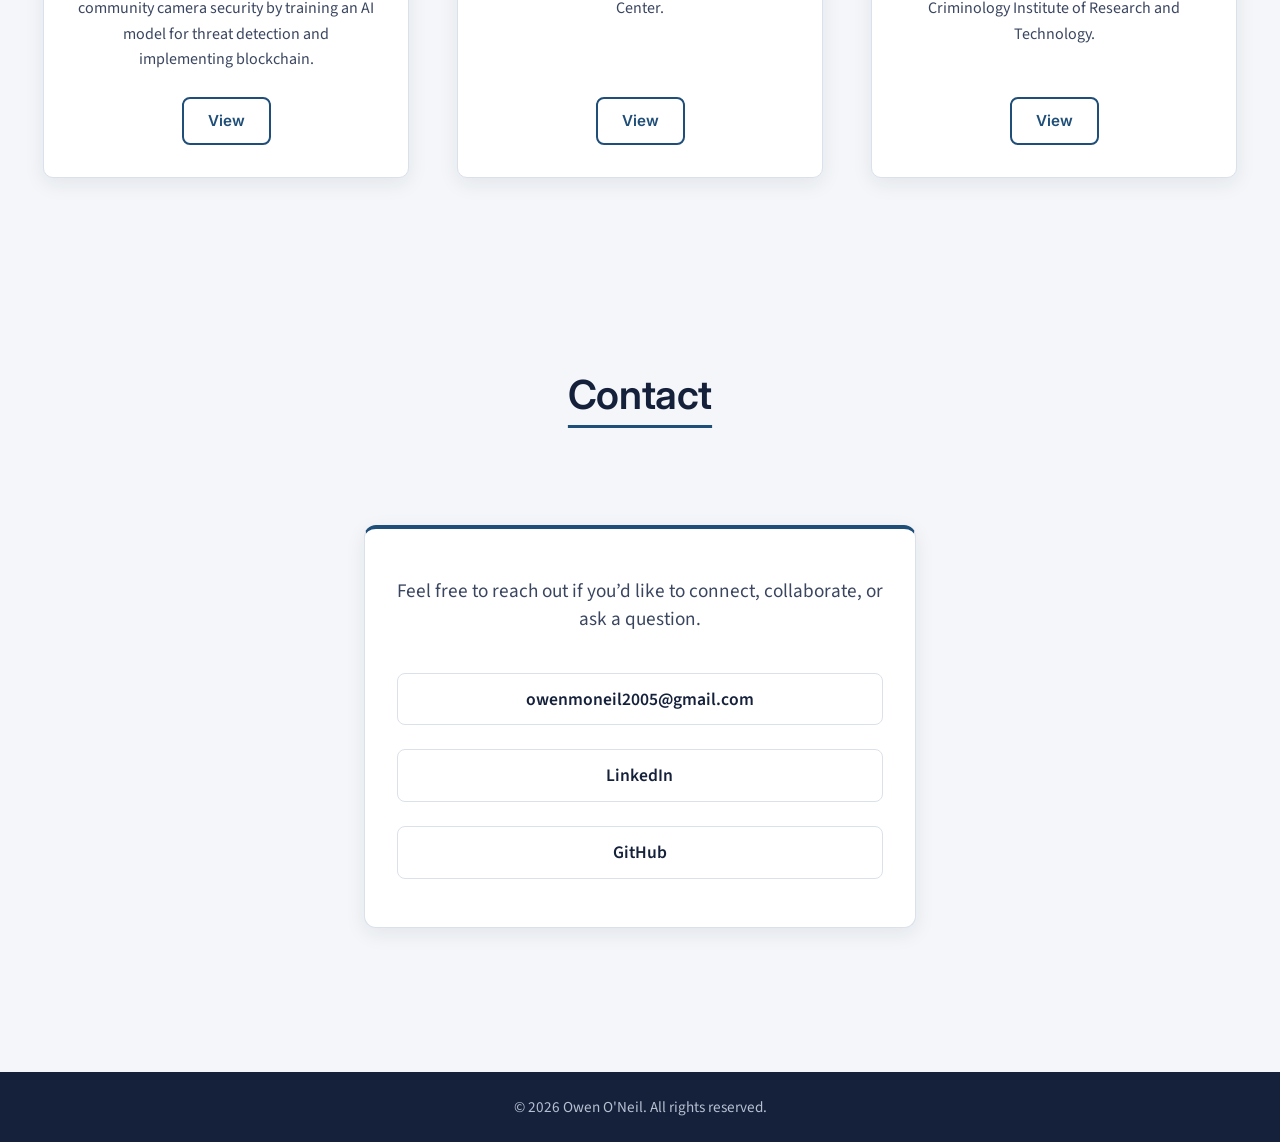
==== commit 96db1c62: "fix spelling eror" ====
--- a/index.html
+++ b/index.html
@@ -132,7 +132,7 @@
                     <li><span class="skillName">Node.js</span><span class="skillLevel">Intermediate</span></li>
                     <li><span class="skillName">Jetbrains</span><span class="skillLevel">Intermediate</span></li>
                     <li><span class="skillName">VSCode</span><span class="skillLevel">intermediate</span></li>
-                    <li><span class="skillName">SQL</span><span class="skillLevel">Beginer</span></li>
+                    <li><span class="skillName">SQL</span><span class="skillLevel">Beginner</span></li>
                 </ul>
             </div>
             <div class="skillColumn">
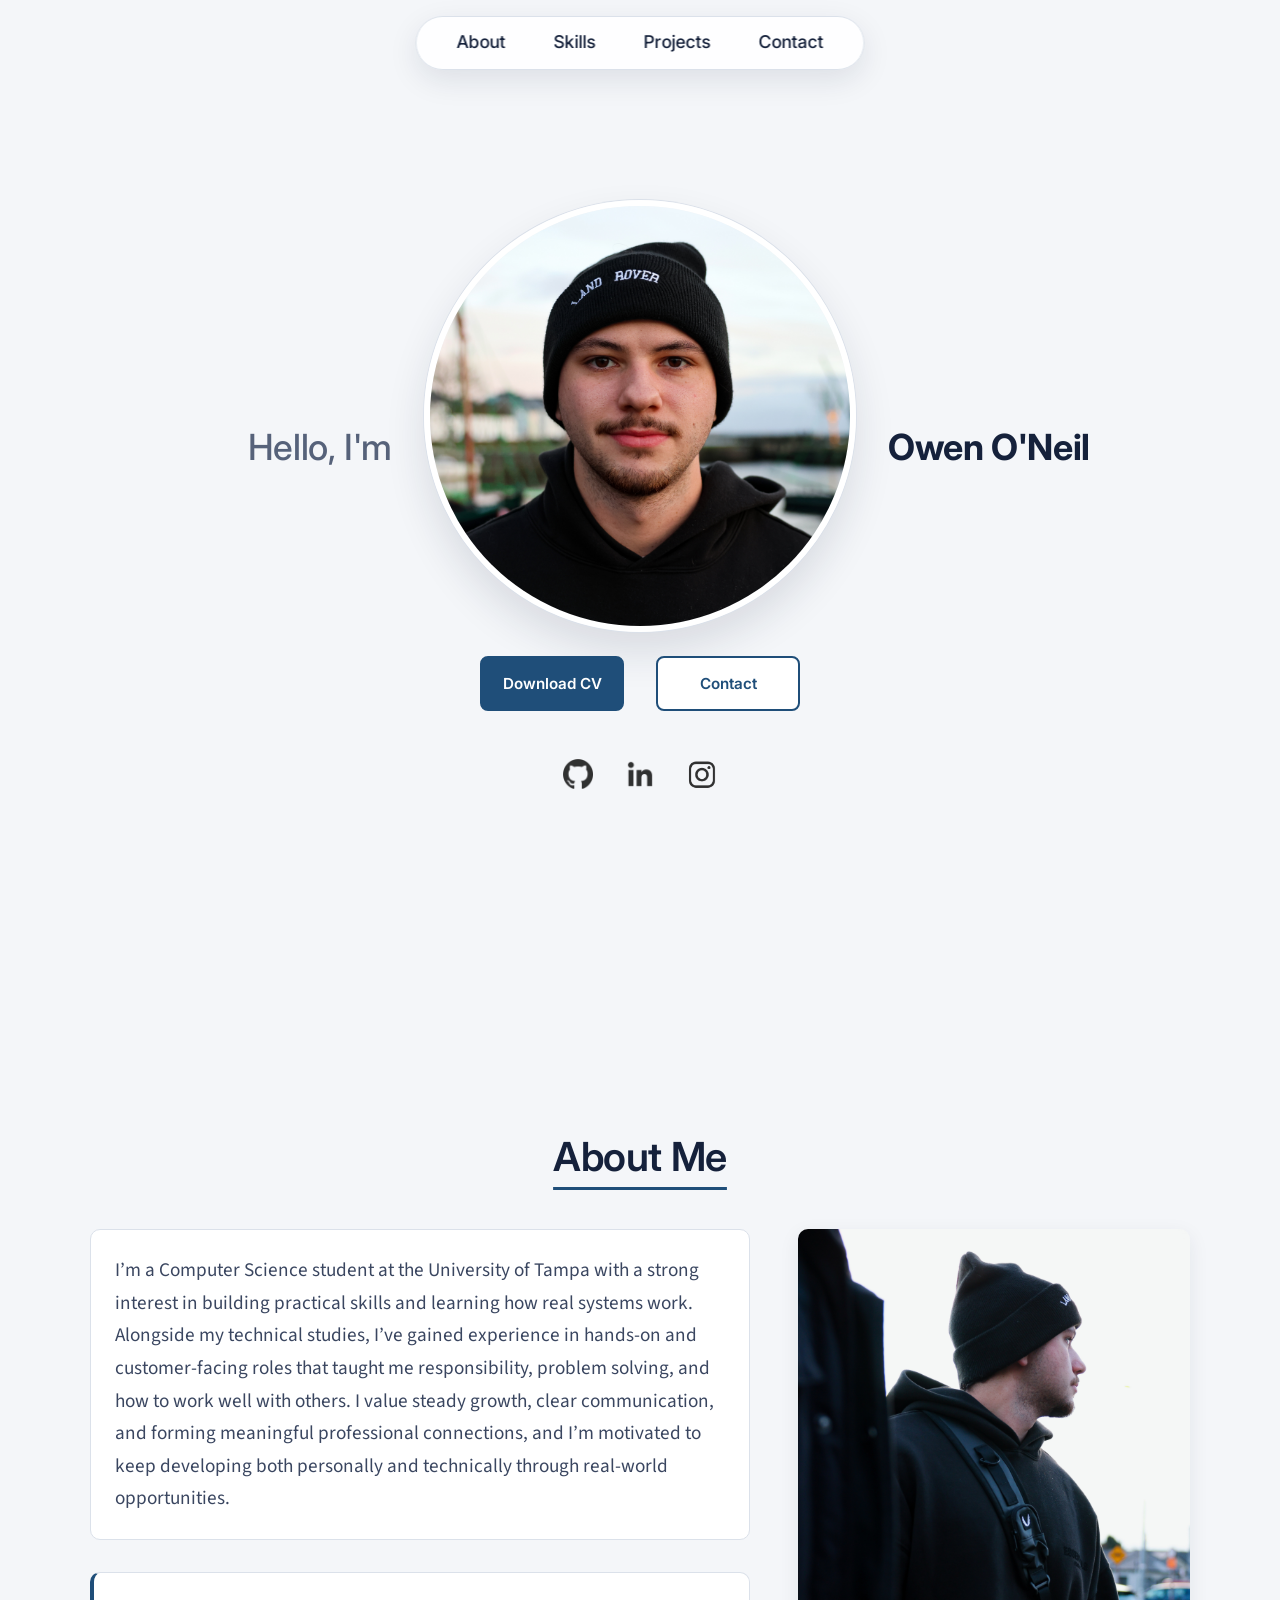
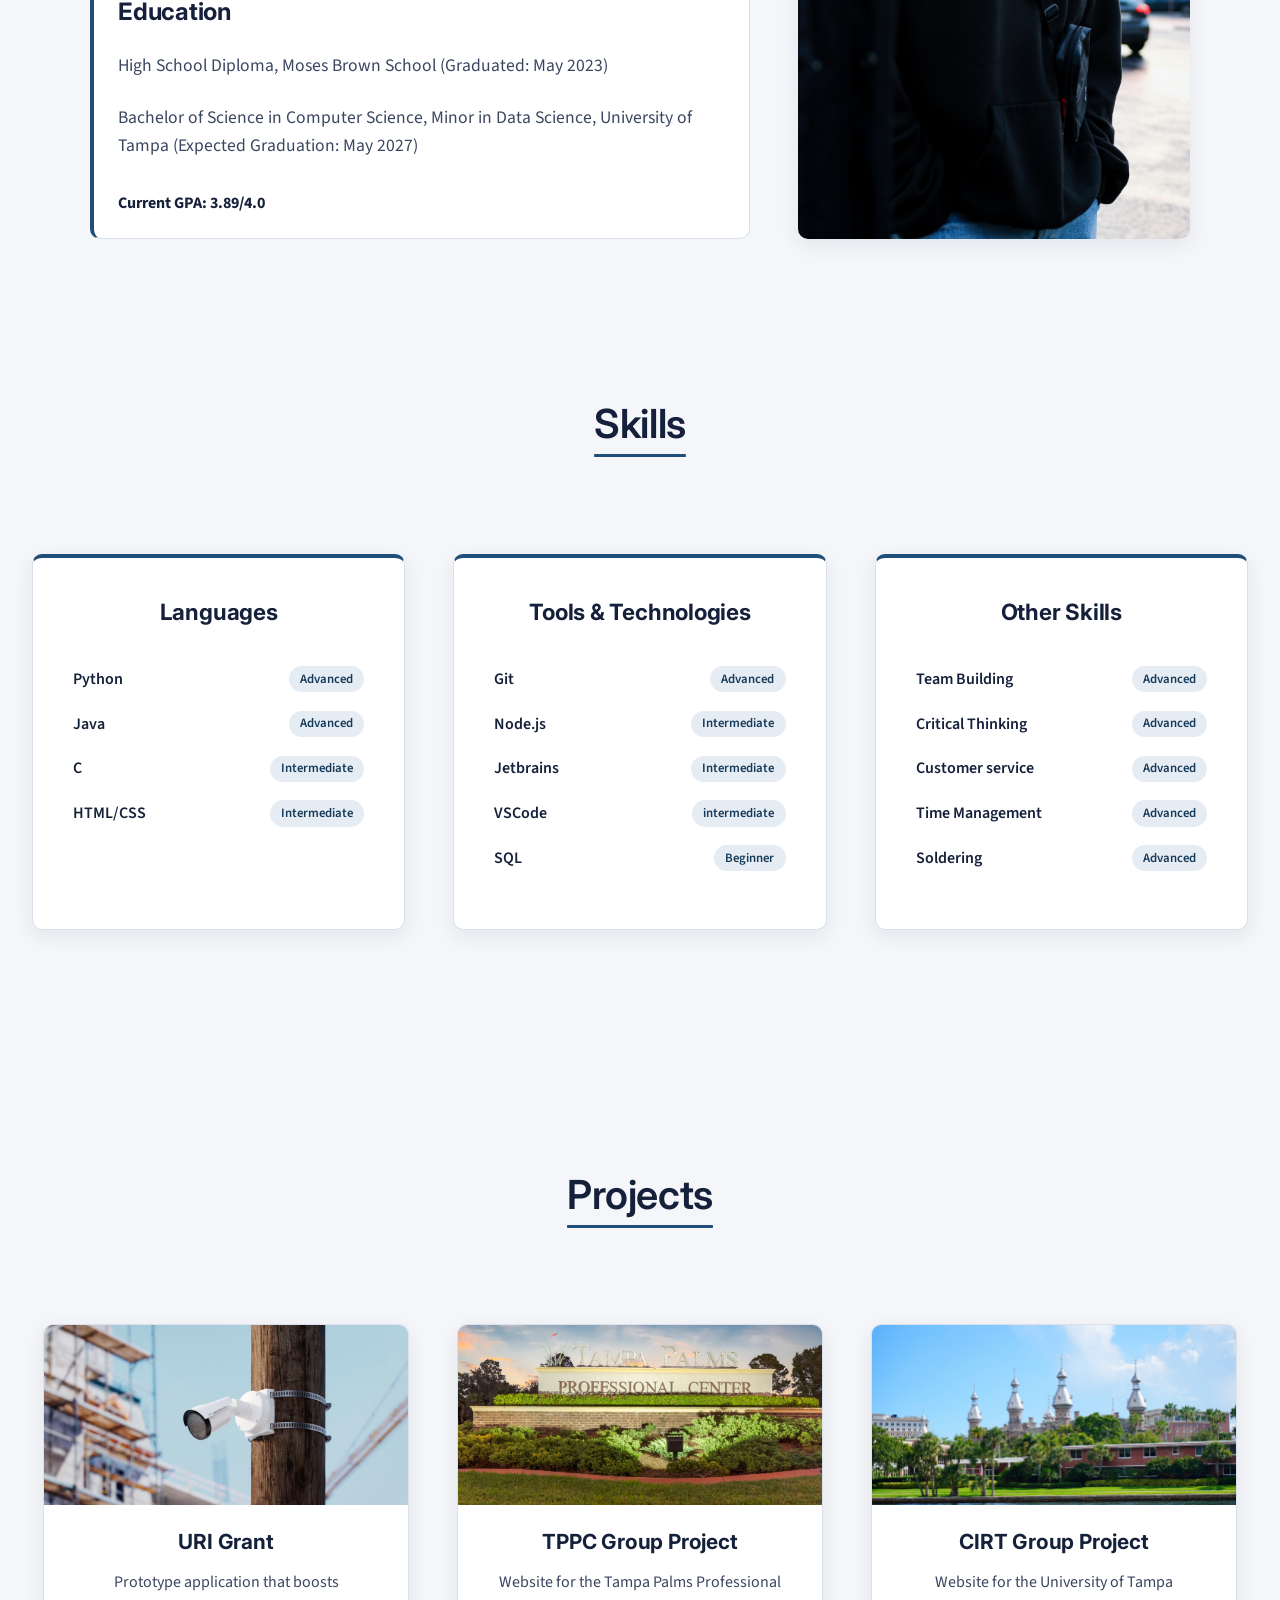
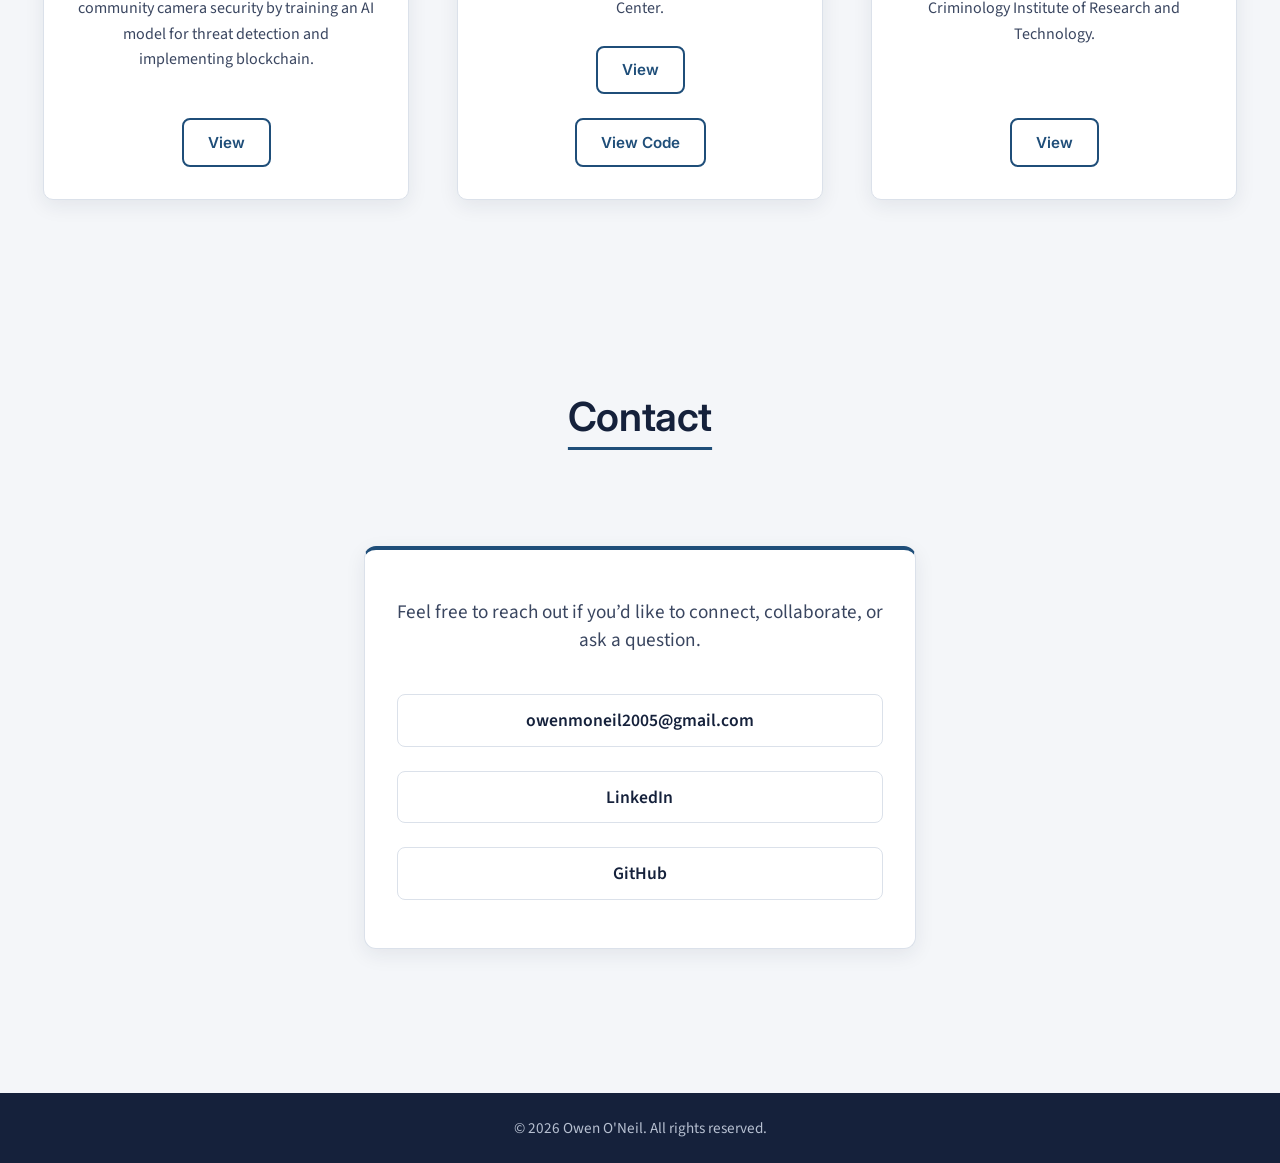
==== commit 0482b515: "add link to tampa palms center repo" ====
--- a/index.html
+++ b/index.html
@@ -168,6 +168,7 @@
             <h3>TPPC Group Project</h3>
             <p>Website for the Tampa Palms Professional Center.</p>
             <button class="projectBtn" onclick="location.href='https://tppcgroup5.vercel.app'">View</button>
+            <button class="projectBtn" onclick="location.href='https://github.com/tppcgroups/tppcgroup5'">View Code</button>
         </div>
         <div class="projectCard">
             <div class="projectImage">
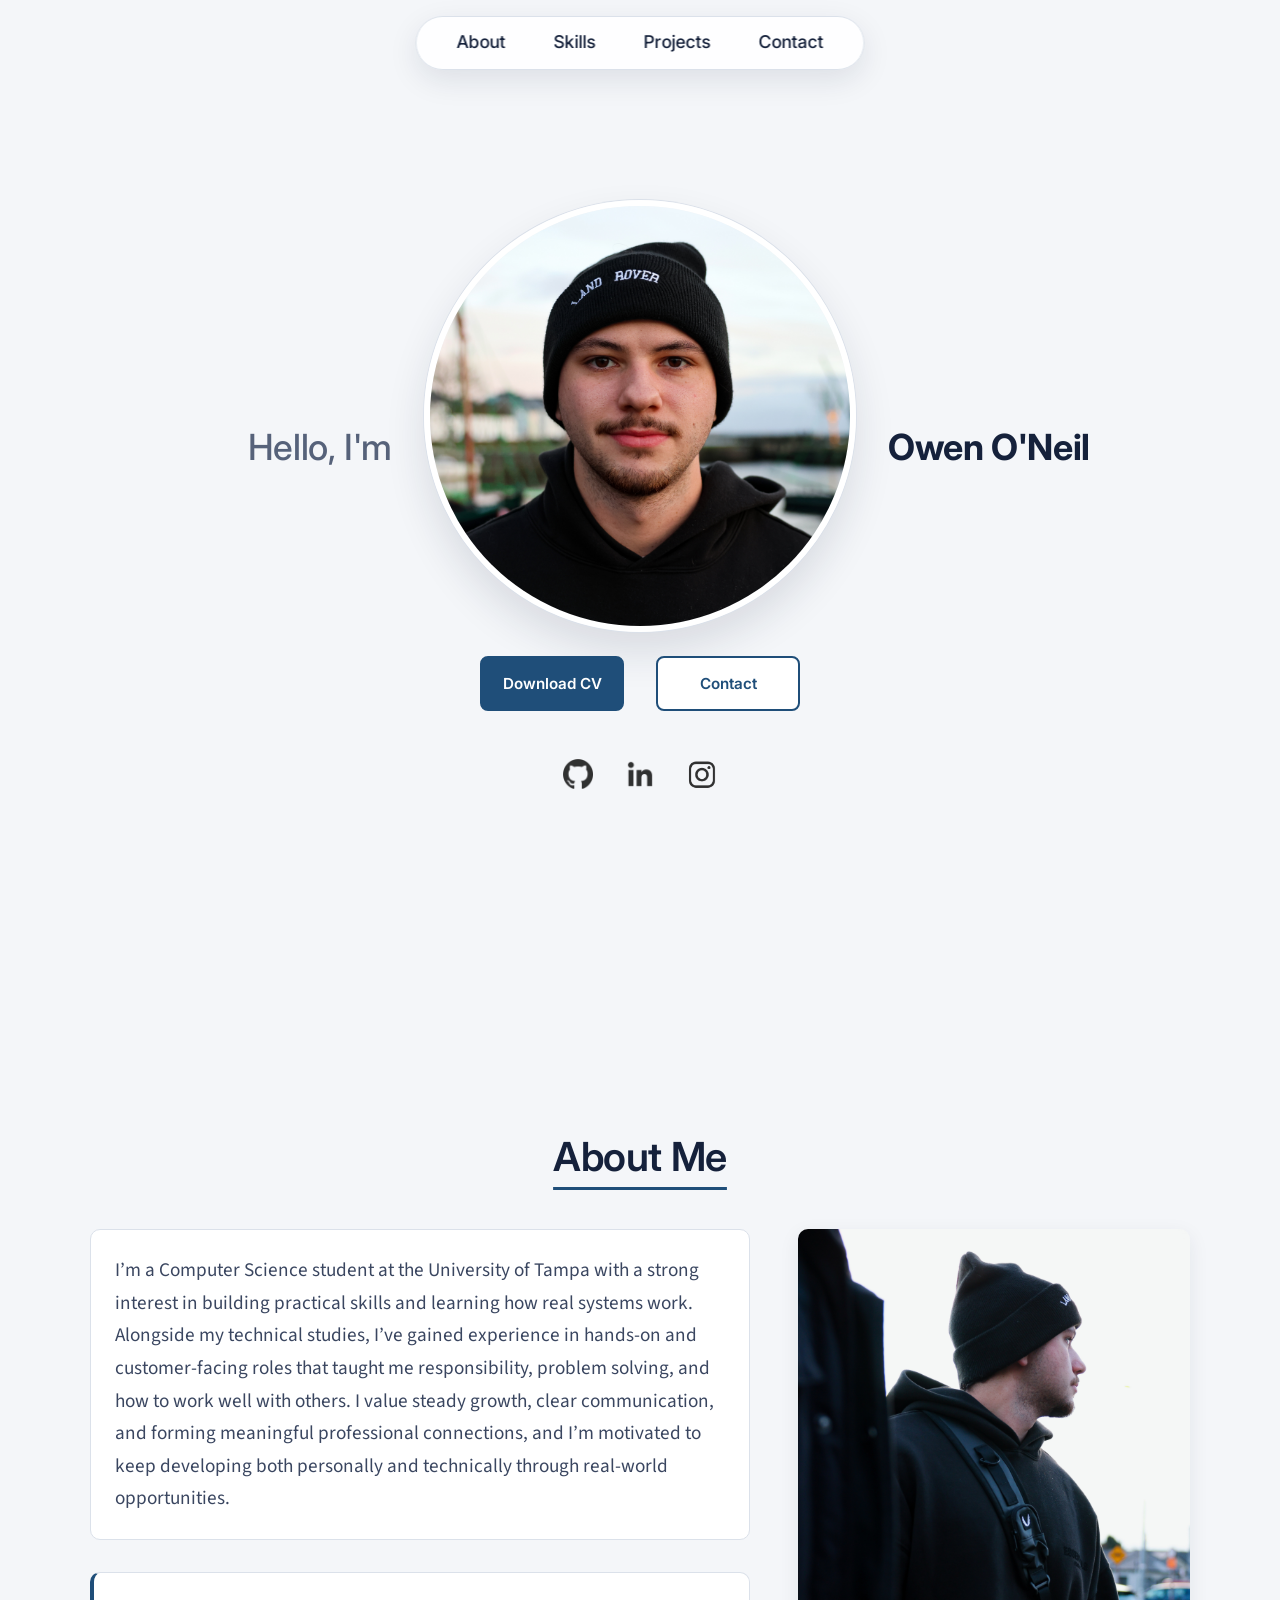
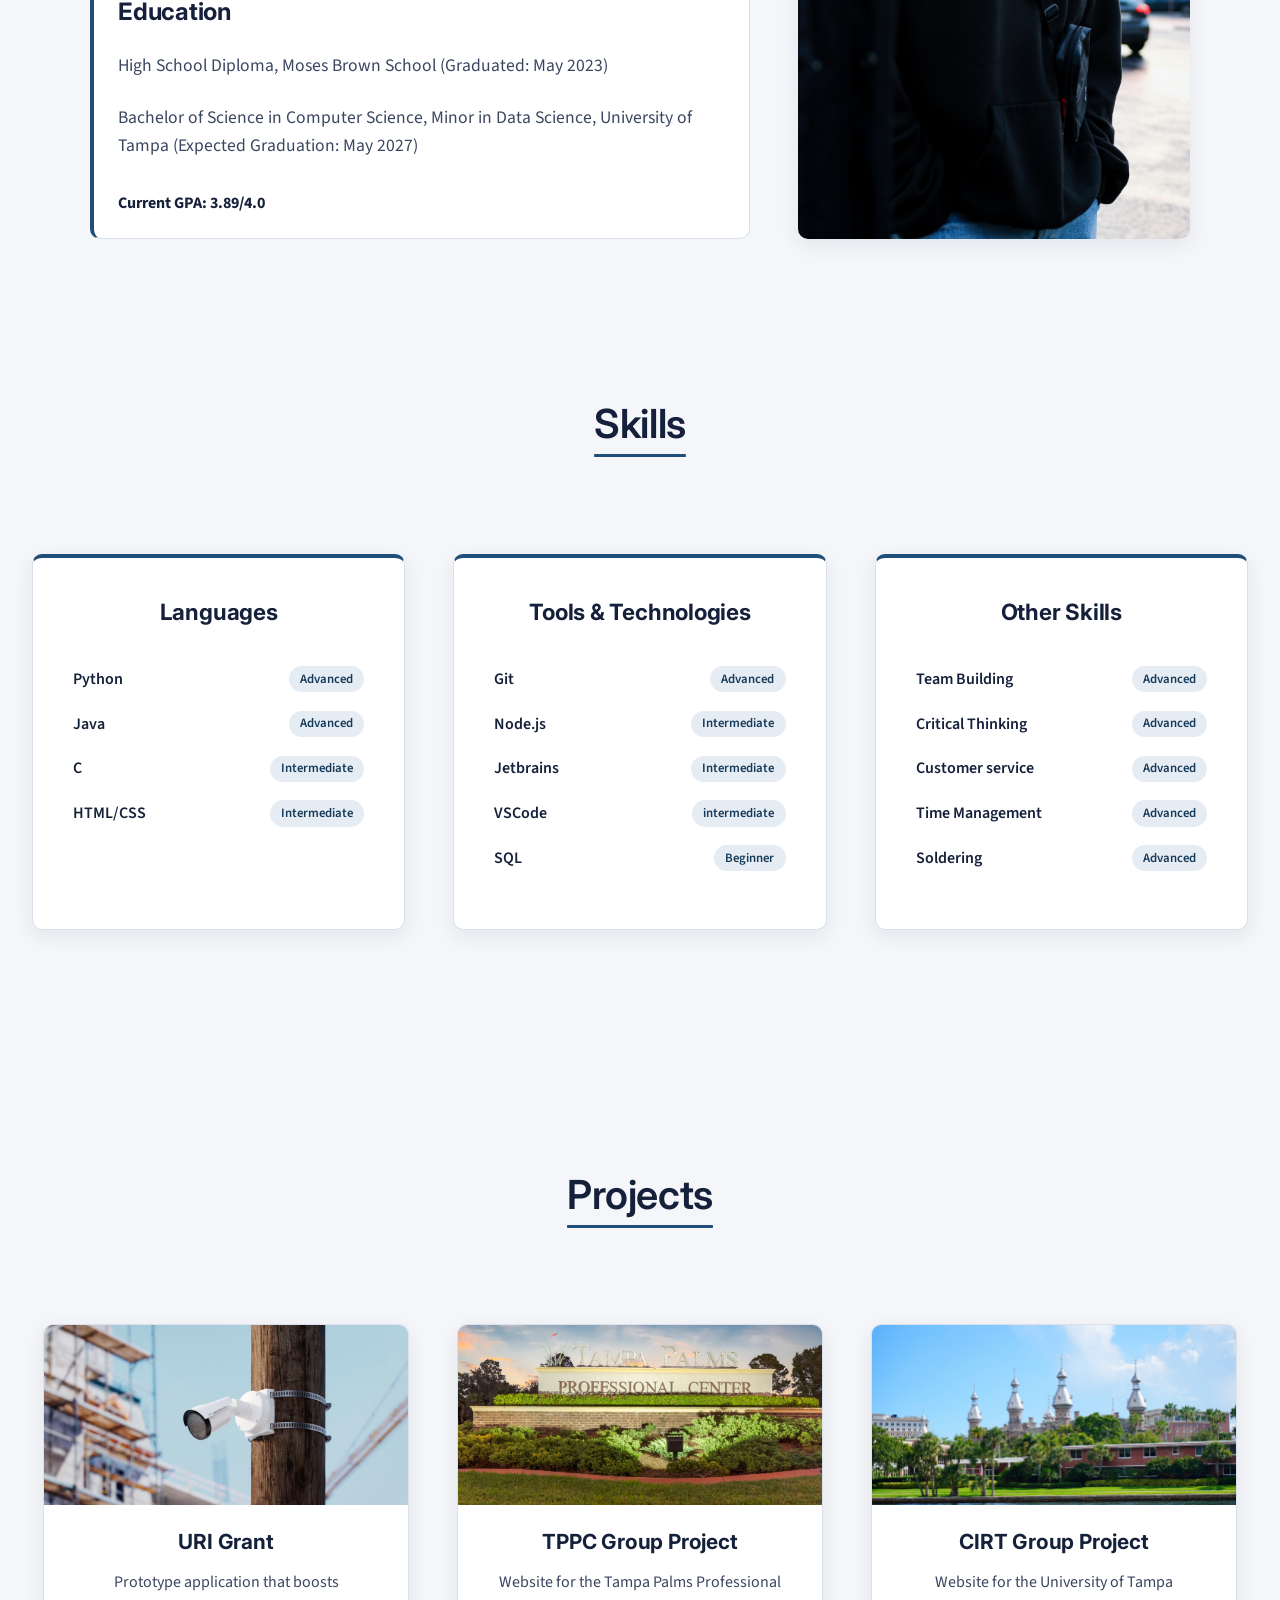
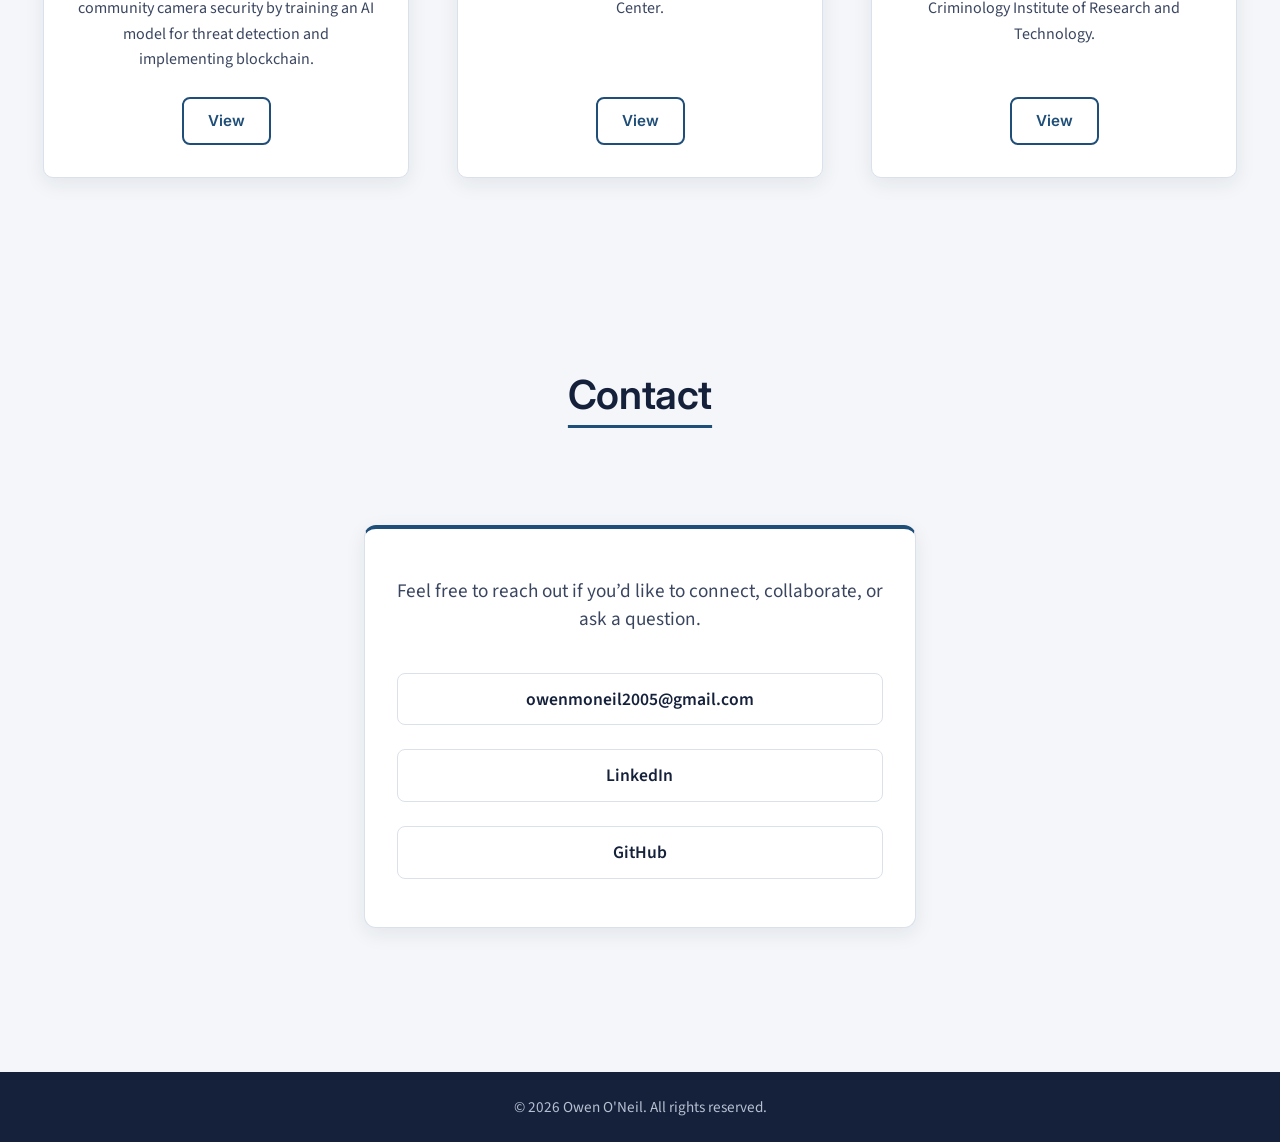
==== commit 9cbe29c3: "change view button" ====
--- a/index.html
+++ b/index.html
@@ -168,7 +168,6 @@
             <h3>TPPC Group Project</h3>
             <p>Website for the Tampa Palms Professional Center.</p>
             <button class="projectBtn" onclick="location.href='https://tppcgroup5.vercel.app'">View</button>
-            <button class="projectBtn" onclick="location.href='https://github.com/tppcgroups/tppcgroup5'">View Code</button>
         </div>
         <div class="projectCard">
             <div class="projectImage">
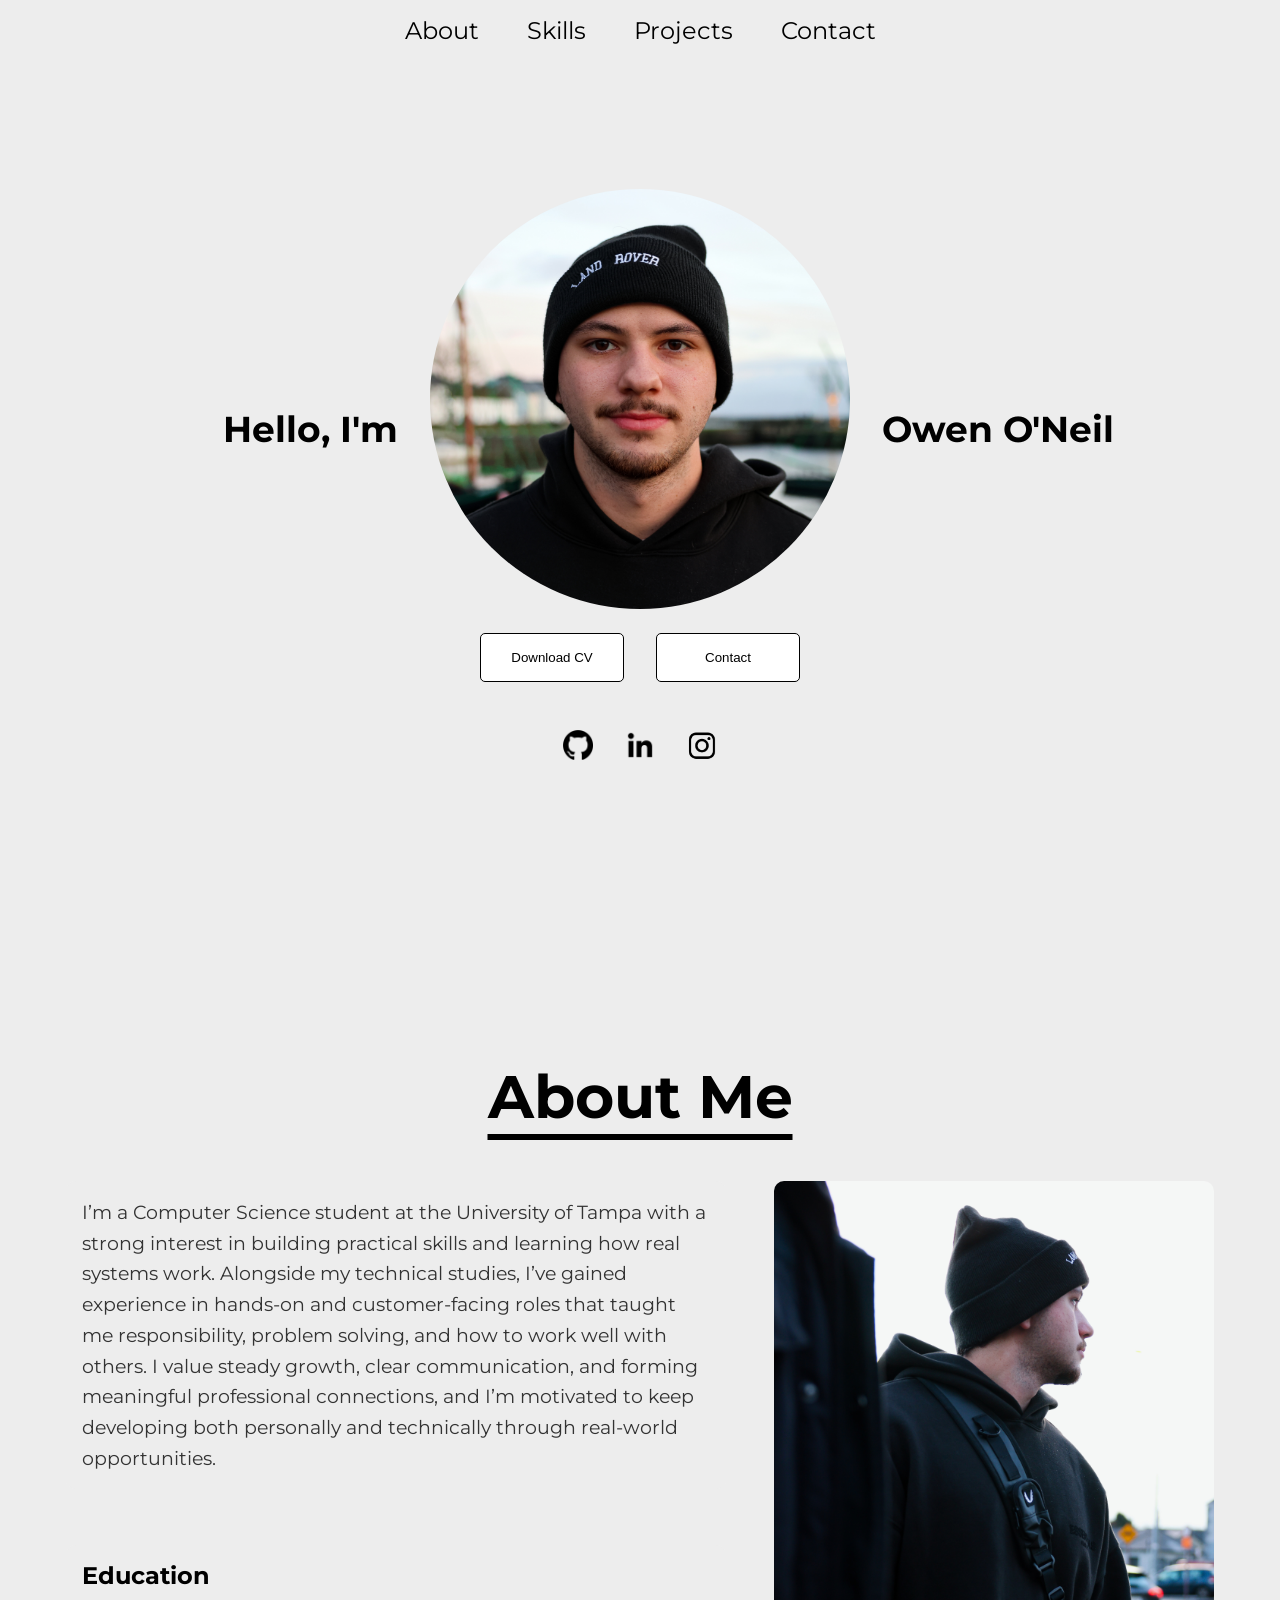
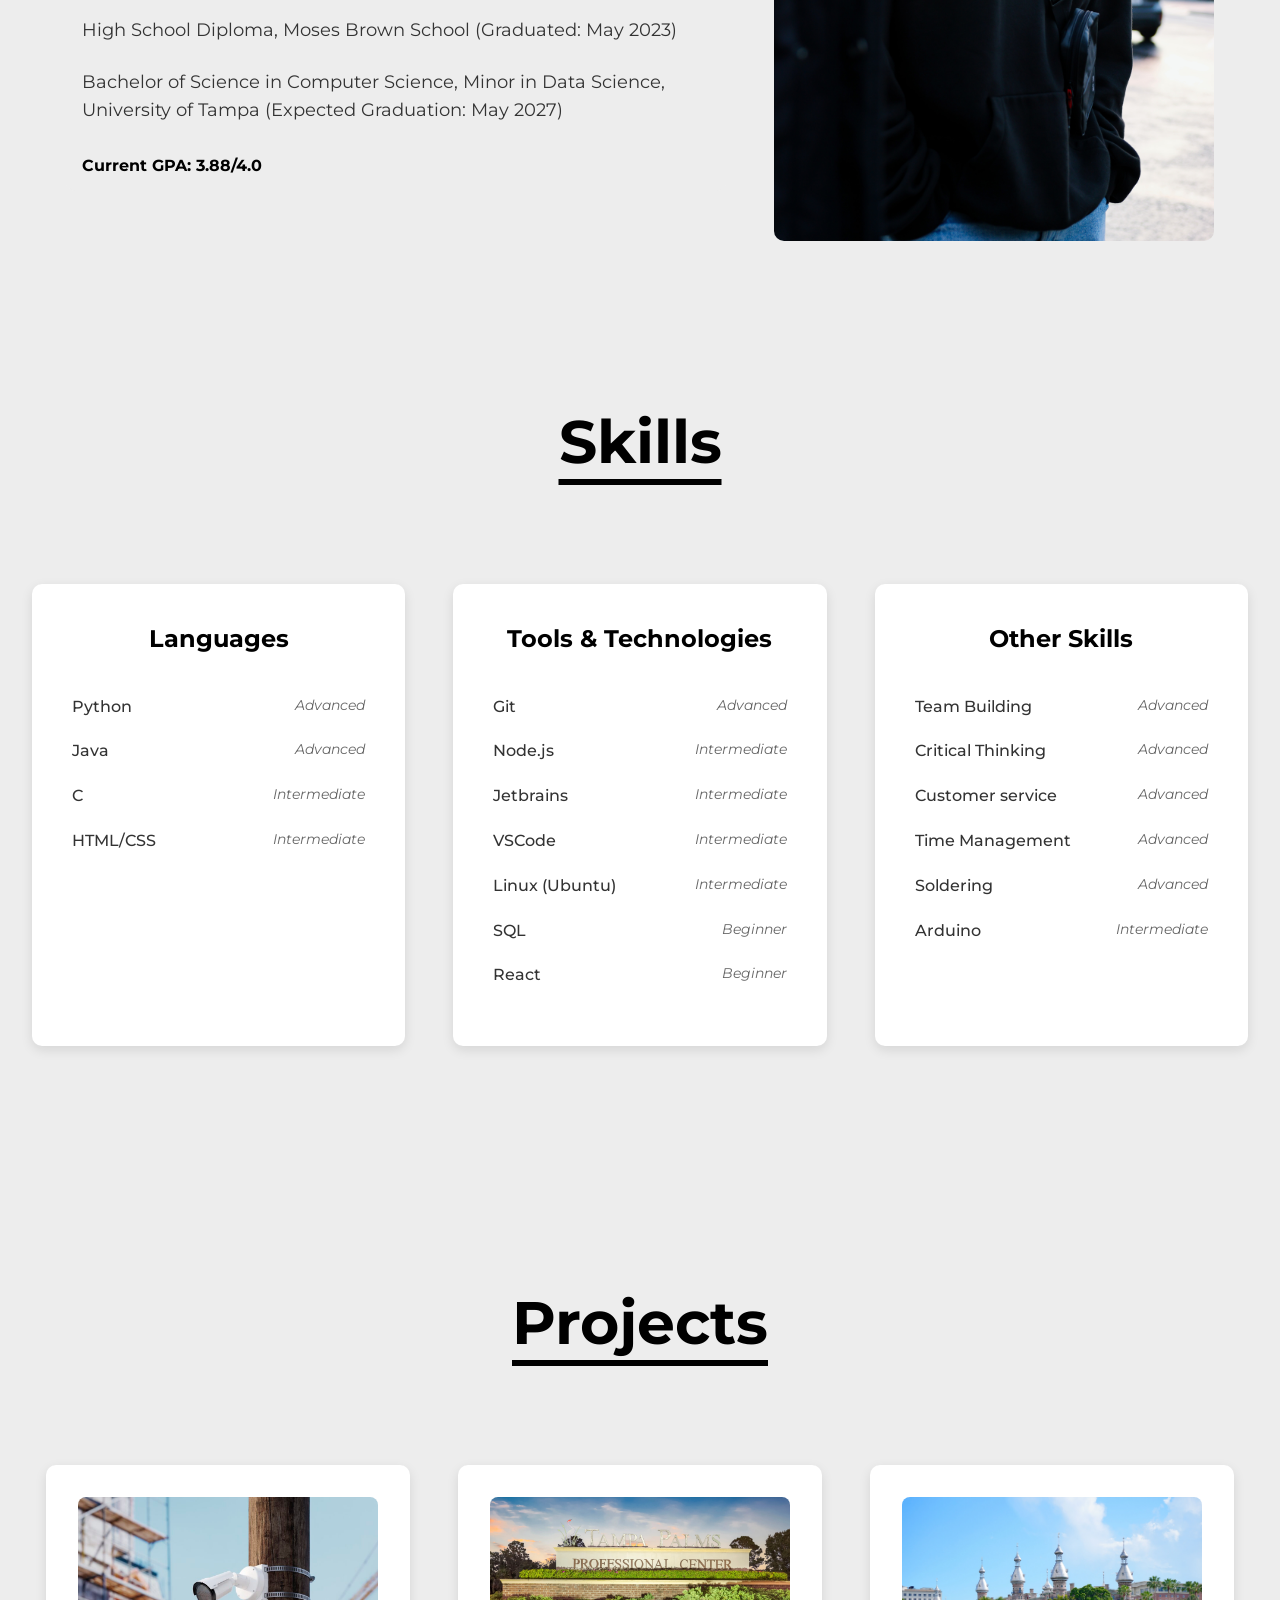
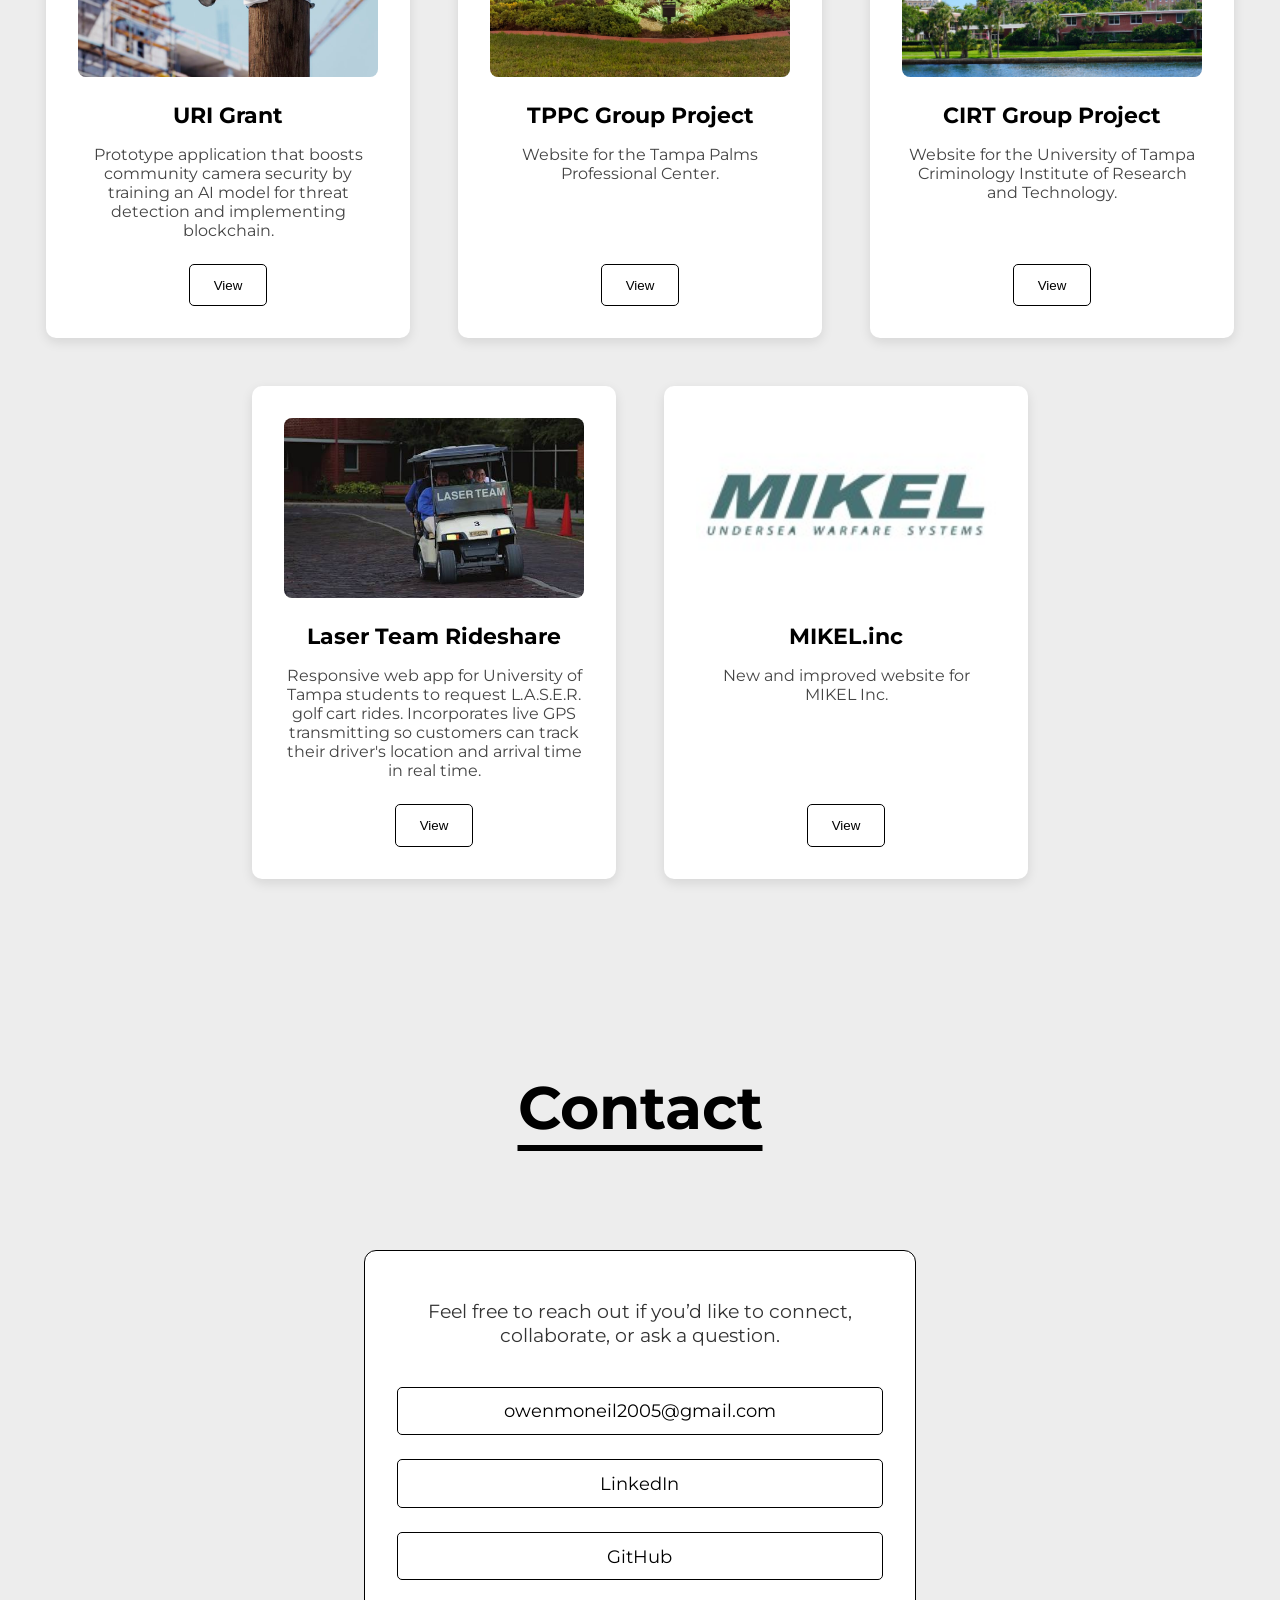
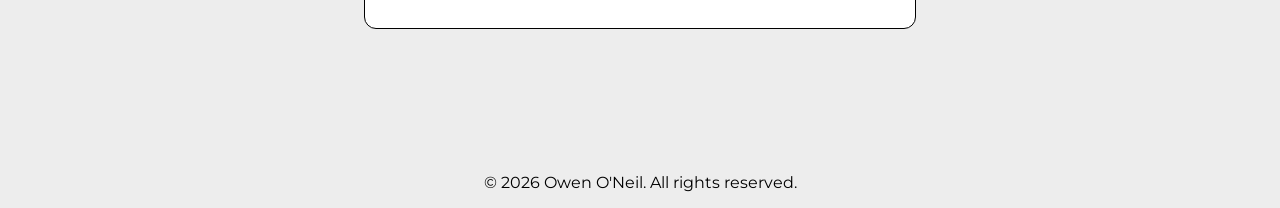
==== commit e314a173: "upate index to match home" ====
--- a/index.html
+++ b/index.html
@@ -5,6 +5,7 @@
     <meta name="viewport" content="width=device-width, initial-scale=1.0">
     <title>My Portfolio</title>
     <link rel="stylesheet" href="style.css">
+    <link rel="stylesheet" href="Media.css">
 
 </head>
 <body>
@@ -46,7 +47,7 @@
                 
                 <div class="CVandConnectButtonsHome">
                     <button class="CV" 
-                    onclick="window.open('Owen%20O\'Neil%20Resume%20updated%208-8-2026.pdf')">
+                    onclick="window.open('Owen O\'Neil Resume updated 10-18-2026.pdf')">
                     Download CV
                 </button>
                     <button class="connectBtn" 
@@ -100,7 +101,7 @@
                         <li>Bachelor of Science in Computer Science, Minor in Data Science, University of Tampa (Expected Graduation: May 2027)</li>
                     </ul>
                     <div class="gpa">
-                        <strong>Current GPA:</strong> 3.89/4.0
+                        <strong>Current GPA:</strong> 3.88/4.0
                     </div>
                 </div>
             </div>
@@ -131,8 +132,10 @@
                     <li><span class="skillName">Git</span><span class="skillLevel">Advanced</span></li>
                     <li><span class="skillName">Node.js</span><span class="skillLevel">Intermediate</span></li>
                     <li><span class="skillName">Jetbrains</span><span class="skillLevel">Intermediate</span></li>
-                    <li><span class="skillName">VSCode</span><span class="skillLevel">intermediate</span></li>
+                    <li><span class="skillName">VSCode</span><span class="skillLevel">Intermediate</span></li>
+                    <li><span class="skillName">Linux (Ubuntu)</span><span class="skillLevel">Intermediate</span></li>
                     <li><span class="skillName">SQL</span><span class="skillLevel">Beginner</span></li>
+                    <li><span class="skillName">React</span><span class="skillLevel">Beginner</span></li>
                 </ul>
             </div>
             <div class="skillColumn">
@@ -143,6 +146,7 @@
                     <li><span class="skillName">Customer service</span><span class="skillLevel">Advanced</span></li>
                     <li><span class="skillName">Time Management</span><span class="skillLevel">Advanced</span></li>
                     <li><span class="skillName">Soldering</span><span class="skillLevel">Advanced</span></li>
+                    <li><span class="skillName">Arduino</span><span class="skillLevel">Intermediate</span></li>
                 </ul>
             </div>
         </div>
@@ -159,7 +163,7 @@
             <h3>URI Grant</h3>
             <p>Prototype application that boosts community camera security by training an AI model for threat
                 detection and implementing blockchain.</p>
-            <button class="projectBtn" onclick="window.location.href='WorkInProgressPage.html'">View</button>
+            <button class="projectBtn" onclick="location.href='https://github.com/Owen7117/UT-enhanced-AI-surveillance-app'">View</button>
         </div>
         <div class="projectCard">
             <div class="projectImage">
@@ -176,6 +180,23 @@
             <h3>CIRT Group Project</h3>
             <p>Website for the University of Tampa Criminology Institute of Research and Technology.</p>
             <button class="projectBtn" onclick="location.href='https://cirt.vercel.app'">View</button>
+        </div>
+        <div class="projectCard">
+            <div class="projectImage">
+                <img src="images/laserTeamCart.jpg" alt="L.A.S.E.R. Team golf cart">
+            </div>
+            <h3>Laser Team Rideshare</h3>
+            <p>Responsive web app for University of Tampa students to request L.A.S.E.R. golf cart rides. Incorporates live GPS
+                transmitting so customers can track their driver's location and arrival time in real time.</p>
+            <button class="projectBtn" onclick="location.href='WorkInProgressPage.html'">View</button>
+        </div>
+        <div class="projectCard">
+            <div class="projectImage">
+                <img src="images/mikelLogo.png" alt="MIKEL Inc. logo">
+            </div>
+            <h3>MIKEL.inc</h3>
+            <p>New and improved website for MIKEL Inc.</p>
+            <button class="projectBtn" onclick="location.href='WorkInProgressPage.html'">View</button>
         </div>
     </div>
 </section>
@@ -215,4 +236,4 @@
 
     <script src="script.js"></script>
 </body>
-</html>+</html>
--- a/style.css
+++ b/style.css
@@ -1,23 +1,9 @@
-@import url('https://fonts.googleapis.com/css2?family=Inter:wght@500;600;700;800&family=Source+Sans+3:wght@400;500;600;700&display=swap');
-
-:root {
-    --bg: #F4F6F9;
-    --surface: #FFFFFF;
-    --ink: #15213B;
-    --text: #3A4660;
-    --muted: #56627A;
-    --accent: #1F4E79;
-    --accentDark: #163A59;
-    --accentSoft: #E6ECF3;
-    --border: #DBE1EA;
-    --shadow: 0 6px 20px rgba(21, 33, 59, 0.08);
-    --headingFont: 'Inter', 'Segoe UI', Helvetica, Arial, sans-serif;
-    --bodyFont: 'Source Sans 3', 'Segoe UI', Helvetica, Arial, sans-serif;
-}
+/* general styles */
+
+@import url('https://fonts.googleapis.com/css2?family=Figtree:ital,wght@0,300..900;1,300..900&family=Montserrat:ital,wght@0,100..900;1,100..900&display=swap');
 
 html {
     scroll-behavior: smooth;
-    scroll-padding-top: 6rem;
 }
 
 * {
@@ -26,53 +12,21 @@
 }
 
 body {
-    font-family: var(--bodyFont);
-    background-color: var(--bg);
-    color: var(--ink);
-    -webkit-font-smoothing: antialiased;
-}
-
-h1,
-h2,
-h3 {
-    font-family: var(--headingFont);
-    color: var(--ink);
-    letter-spacing: -0.01em;
-}
-
-a:focus-visible,
-button:focus-visible,
-[role="button"]:focus-visible {
-    outline: 2px solid var(--accent);
-    outline-offset: 3px;
-    border-radius: 4px;
+    font-family: 'Montserrat', sans-serif;
+    background-color: rgb(237, 237, 237);  
 }
 
 .hero {
     min-height: 100vh;
     display: flex;
     flex-direction: column;
-    padding-top: 4.5rem;
-}
+}
+
 
 #desktopNav {
-    position: fixed;
-    top: 1rem;
-    left: 50%;
-    transform: translateX(-50%);
-    z-index: 1000;
-    display: flex;
-    justify-content: center;
-    width: max-content;
-    max-width: calc(100% - 2rem);
-    box-sizing: border-box;
-    padding: 0.9rem 2.5rem;
-    background-color: rgba(255, 255, 255, 0.88);
-    -webkit-backdrop-filter: blur(10px);
-    backdrop-filter: blur(10px);
-    border: 1px solid var(--border);
-    border-radius: 999px;
-    box-shadow: 0 10px 30px rgba(21, 33, 59, 0.1);
+    display: flex;
+    justify-content: center;
+    padding: 1rem;
 }
 
 .navLinks {
@@ -82,22 +36,20 @@
 }
 
 .navLinks a {
-    color: var(--ink);
-    font-family: var(--headingFont);
-    font-size: 1.1rem;
-    font-weight: 500;
+    color: black;
+    font-size: 1.5rem;
     display: inline-block;
     text-decoration: none;
     transition: transform 0.3s, color 0.3s;
 }
 
 .navLinks a:hover {
-    color: var(--accent);
-    transform: scale(1.08);
+    transform: scale(1.1);
     text-decoration: underline;
-    text-decoration-thickness: 2px;
-    text-underline-offset: 0.45rem;
-}
+    text-underline-offset: 0.5rem;
+}
+
+/* Hamburger menue */
 
 #hamburgerNav {
     display: none;
@@ -108,19 +60,14 @@
     cursor: pointer;
 }
 
-.hamburgerImage {
-    display: flex;
-    flex-direction: column;
-    width: 40px;
-    height: 40px;
+.hamburgerImage{
+    display: flex;
+    flex-direction: coolumn;
+    width: 50px;
+    height: 50px;
     cursor: pointer;
 }
 
-.hamburgerImage img {
-    width: 100%;
-    height: 100%;
-    object-fit: contain;
-}
 
 .homeProfile {
     display: flex;
@@ -133,13 +80,11 @@
 .leftSideHome {
     flex: 1 1 0;
     text-align: right;
+    flex-direction: column;
+    align-items: center;
+    gap: 1.5rem;  
     font-size: 1.5rem;
     padding-bottom: 6rem;
-}
-
-.leftSideHome h1 {
-    font-weight: 500;
-    color: var(--muted);
 }
 
 .centerHome {
@@ -157,11 +102,6 @@
     padding-bottom: 6rem;
 }
 
-.rightSideHome h1 {
-    font-weight: 700;
-    color: var(--ink);
-}
-
 .relatedButtonsHome {
     display: flex;
     gap: 2rem;
@@ -170,17 +110,14 @@
 }
 
 .imageButton img {
-    display: block;
     width: 30px;
     height: 30px;
     filter: brightness(0);
-    opacity: 0.8;
-    transition: transform 0.3s, opacity 0.3s;
+    transition: transform 0.3s;
 }
 
 .imageButton img:hover {
     transform: scale(1.2);
-    opacity: 1;
 }
 
 .personalPic {
@@ -190,8 +127,7 @@
     margin-left: 1rem;
     overflow: hidden;
     border-radius: 50%;
-    border: 6px solid var(--surface);
-    box-shadow: 0 0 0 1px var(--border), 0 20px 40px rgba(21, 33, 59, 0.12);
+    transition: transform 0.25s ease, border-radius 0.25s ease;
 }
 
 .personalPic img {
@@ -200,6 +136,7 @@
     object-fit: cover;
 }
 
+
 .CVandConnectButtonsHome {
     display: flex;
     gap: 2rem;
@@ -207,44 +144,34 @@
     justify-content: center;
 }
 
-.CV,
+.CV {
+    background-color: white;
+    color: black;
+    border: 1px solid black;
+    padding: 1rem;
+    border-radius: 5px;
+    cursor: pointer;
+    width: 9rem;
+}
+
+.CV:hover {
+    transform: scale(1.1);
+    transition: transform 0.3s
+}
+
 .connectBtn {
-    display: inline-block;
-    box-sizing: border-box;
+    background-color: white;
+    border: 1px solid black;
+    color: black;
+    padding: 1rem;
+    border-radius: 5px;
+    cursor: pointer;
     width: 9rem;
-    padding: 1rem;
-    border-radius: 8px;
-    font-family: var(--headingFont);
-    font-size: 0.95rem;
-    font-weight: 600;
-    text-align: center;
-    text-decoration: none;
-    cursor: pointer;
-    transition: transform 0.3s, background-color 0.3s, color 0.3s, border-color 0.3s;
-}
-
-.CV {
-    background-color: var(--accent);
-    color: #FFFFFF;
-    border: 2px solid var(--accent);
-}
-
-.CV:hover {
-    background-color: var(--accentDark);
-    border-color: var(--accentDark);
-    transform: scale(1.05);
-}
-
-.connectBtn {
-    background-color: var(--surface);
-    color: var(--accent);
-    border: 2px solid var(--accent);
 }
 
 .connectBtn:hover {
-    background-color: var(--accent);
-    color: #FFFFFF;
-    transform: scale(1.05);
+    transform: scale(1.1);
+    transition: transform 0.3s
 }
 
 .AboutMeSection {
@@ -252,32 +179,17 @@
     padding: 2rem;
 }
 
-.aboutMeTitle,
-.skillsTitle,
-.projectsTitle,
-.contactTitle {
+.aboutMeTitle {
+    font-size: 2.5rem;
+    margin-bottom: 3rem;
     text-align: center;
     text-decoration: underline;
-    text-decoration-color: var(--accent);
-    text-decoration-thickness: 3px;
     text-underline-offset: 1rem;
 }
 
-.aboutMeTitle h2,
-.skillsTitle h2,
-.projectsTitle h2,
-.contactTitle h2 {
-    font-size: 2.5rem;
-    font-weight: 600;
-}
-
-.aboutMeTitle {
-    margin-bottom: 3rem;
-}
-
 .aboutMeContainer {
     display: flex;
-    align-items: stretch;
+    align-items: flex-start;
     gap: 3rem;
     max-width: 1100px;
     margin: 0 auto;
@@ -296,25 +208,24 @@
 .aboutMeBox {
     width: 100%;
     box-sizing: border-box;
-    background-color: var(--surface);
-    border: 1px solid var(--border);
+    background-color: rgb(237, 237, 237);
     border-radius: 10px;
-    padding: 1.5rem;
+    padding: 1rem;
     min-height: 200px;
 }
 
 .aboutMeBox p {
     font-size: 1.2rem;
-    line-height: 1.7;
-    color: var(--text);
+    line-height: 1.6;
+    color: #333;
 }
 
 .educationBox {
     box-sizing: border-box;
-    padding: 1.5rem;
-    background-color: var(--surface);
-    border: 1px solid var(--border);
-    border-left: 4px solid var(--accent);
+    padding: 1rem;
+    margin-top: 1.5rem;
+    flex-direction: column;
+    background-color: rgb(237, 237, 237);
     border-radius: 10px;
     width: 100%;
 }
@@ -333,35 +244,29 @@
 .educationBox li {
     font-size: 1.1rem;
     line-height: 1.6;
-    color: var(--text);
+    color: #333;
     margin-bottom: 1.5rem;
 }
 
 .rightColumnAbout {
-    flex: 0 0 calc(40% - 3rem);
-    max-width: calc(40% - 3rem);
+    flex: 0 0 40%;
+    max-width: 40%;
     display: flex;
     flex-direction: column;
     min-height: 500px;
 }
 
-.pictureBox {
-    flex: 1;
-    display: flex;
-}
 
 .pictureBox img {
     width: 100%;
     height: 100%;
     object-fit: cover;
     border-radius: 10px;
-    box-shadow: var(--shadow);
 }
 
 .gpa {
-    font-weight: 700;
+    font-weight: bold;
     margin-top: 2rem;
-    color: var(--ink);
 }
 
 .skillsSection {
@@ -370,7 +275,11 @@
 }
 
 .skillsTitle {
+    font-size: 2.5rem;
     margin-bottom: 6.6rem;
+    text-align: center;
+    text-decoration: underline;
+    text-underline-offset: 1rem;
 }
 
 .skillsContainer {
@@ -386,16 +295,14 @@
     flex: 1;
     min-width: 180px;
     max-width: 300px;
-    background-color: var(--surface);
-    border: 1px solid var(--border);
-    border-top: 4px solid var(--accent);
+    background-color: white;
     border-radius: 10px;
     padding: 2.5rem;
-    box-shadow: var(--shadow);
+    box-shadow: 0 4px 12px rgba(0, 0, 0, 0.1);
 }
 
 .skillColumn h3 {
-    font-size: 1.4rem;
+    font-size: 1.5rem;
     margin-bottom: 2.5rem;
     text-align: center;
 }
@@ -409,27 +316,21 @@
 .skillColumn li {
     font-size: 1rem;
     line-height: 1.8;
-    color: var(--text);
+    color: #333;
     gap: 2rem;
     display: flex;
     justify-content: space-between;
-    align-items: center;
     margin-bottom: 1rem;
 }
 
 .skillName {
-    font-weight: 600;
-    color: var(--ink);
+    font-weight: 500;
 }
 
 .skillLevel {
-    font-size: 0.8rem;
-    font-weight: 600;
-    color: var(--accentDark);
-    background-color: var(--accentSoft);
-    padding: 0.1rem 0.7rem;
-    border-radius: 999px;
-    white-space: nowrap;
+    font-size: 0.85rem;
+    color: #666;
+    font-style: italic;
 }
 
 .projectsSection {
@@ -438,11 +339,16 @@
 }
 
 .projectsTitle {
+    font-size: 2.5rem;
     margin-bottom: 6.6rem;
+    text-align: center;
+    text-decoration: underline;
+    text-underline-offset: 1rem;
 }
 
 .projectsContainer {
     display: flex;
+    flex-wrap: wrap;
     gap: 3rem;
     max-width: 1500px;
     margin: 0 auto;
@@ -450,93 +356,99 @@
 }
 
 .projectCard {
-    flex: 1;
+    flex: 1 1 260px;
     max-width: 300px;
-    background-color: var(--surface);
-    border: 1px solid var(--border);
+    background-color: white;
     border-radius: 10px;
     padding: 2rem;
-    box-shadow: var(--shadow);
+    box-shadow: 0 4px 12px rgba(0, 0, 0, 0.1);
     display: flex;
     flex-direction: column;
     align-items: center;
     text-align: center;
+}
+
+.projectImage {
+    width: 100%;
+    height: 180px;
+    margin-bottom: 1.5rem;
     overflow: hidden;
-}
-
-.projectImage {
-    width: calc(100% + 4rem);
-    height: 180px;
-    margin: -2rem -2rem 1.5rem;
-    overflow: hidden;
-    background-color: var(--accentSoft);
+    border-radius: 8px;
+    background-color: #eee;
 }
 
 .projectImage img {
-    display: block;
     width: 100%;
     height: 100%;
     object-fit: cover;
 }
 
 .projectCard h3 {
-    font-size: 1.3rem;
+    font-size: 1.4rem;
     margin-bottom: 1rem;
 }
 
 .projectCard p {
     font-size: 1rem;
-    line-height: 1.6;
-    color: var(--text);
+    color: #444;
     margin-bottom: auto;
 }
 
 .projectBtn {
-    display: inline-block;
     margin-top: 1.5rem;
     padding: 0.8rem 1.5rem;
-    font-family: var(--headingFont);
-    font-size: 0.95rem;
-    font-weight: 600;
-    color: var(--accent);
-    text-decoration: none;
-    border: 2px solid var(--accent);
-    background-color: var(--surface);
+    border: 1px solid black;
+    background-color: white;
     cursor: pointer;
-    border-radius: 8px;
-    transition: transform 0.2s ease, background-color 0.2s ease, color 0.2s ease;
+    border-radius: 5px;
+    transition: transform 0.2s ease, background-color 0.2s ease;
 }
 
 .projectBtn:hover {
-    background-color: var(--accent);
-    color: #FFFFFF;
+    background-color: black;
+    color: white;
     transform: scale(1.05);
 }
 
-.WorkInProgress {
-    background-color: var(--surface);
+.WorkInProgress{
+    background-color: white;
     min-height: 100vh;
 }
 
 .WorkInProgress img {
-    display: block;
     width: 96%;
     height: 500px;
-    margin: 0 auto;
-    object-fit: contain;
+    text-align: center;
+    justify-content: center;
+    
 }
 
 .WorkInProgress p {
-    font-family: var(--headingFont);
     font-size: 4rem;
-    color: var(--ink);
     text-align: center;
     margin-bottom: 2rem;
-    background-color: var(--surface);
+    justify-content: center;
+    background-color: white;
+}
+
+.backBtnContainer {
+    display: flex;
+    justify-content: center;
+    padding-bottom: 3rem;
+}
+
+.backBtnContainer .projectBtn {
+    font-size: 1.2rem;
+    padding: 1rem 2rem;
 }
 
 .contactTitle {
+    font-size: 2.5rem;
+    margin-bottom: 3rem;
+    text-align: center;
     margin-bottom: 6.6rem;
+    text-decoration: underline;
+    text-underline-offset: 1rem;
 }
 
 .contactSection {
@@ -547,20 +459,18 @@
 .contactContainer {
     max-width: 40%;
     margin: 0 auto;
-    background-color: var(--surface);
+    background-color: white;
     border-radius: 12px;
     padding: 3rem 2rem;
     text-align: center;
-    border: 1px solid var(--border);
-    border-top: 4px solid var(--accent);
-    box-shadow: var(--shadow);
+    border: 1px solid black;
     margin-bottom: 5rem;
 }
 
 .contactText {
     font-size: 1.2rem;
     margin-bottom: 2.5rem;
-    color: var(--text);
+    color: #333;
 }
 
 .contactInfo {
@@ -571,243 +481,22 @@
 
 .contactItem {
     font-size: 1.1rem;
-    font-weight: 600;
-    color: var(--ink);
+    color: black;
     text-decoration: none;
-    border: 1px solid var(--border);
+    border: 1px solid black;
     padding: 0.8rem 1rem;
-    border-radius: 8px;
-    transition: transform 0.3s, background-color 0.2s ease, color 0.2s ease, border-color 0.2s ease;
+    border-radius: 5px;
+    transition: background-color 0.2s ease, color 0.2s ease;
 }
 
 .contactItem:hover {
-    background-color: var(--accent);
-    border-color: var(--accent);
-    color: #FFFFFF;
-    transform: scale(1.03);
-}
-
-.footer {
-    background-color: var(--ink);
-    padding: 1.5rem 1rem;
+    background-color: black;
+    color: white;
+    transform: scale(1.05);
+    transition: transform 0.3s
 }
 
 .footer p {
     text-align: center;
-    color: #B7C0D1;
-    font-size: 0.95rem;
-}
-
-@media (prefers-reduced-motion: reduce) {
-    html {
-        scroll-behavior: auto;
-    }
-
-    * {
-        transition: none !important;
-    }
-}
-
-@media screen and (max-width: 800px) {
-    html {
-        scroll-padding-top: 5.5rem;
-    }
-
-    #desktopNav {
-        display: none;
-    }
-
-    #hamburgerNav {
-        position: fixed;
-        top: 0.75rem;
-        left: 0.75rem;
-        right: 0.75rem;
-        z-index: 1000;
-        display: flex;
-        justify-content: flex-start;
-        padding: 0.6rem 1rem;
-        background-color: rgba(255, 255, 255, 0.92);
-        -webkit-backdrop-filter: blur(10px);
-        backdrop-filter: blur(10px);
-        border: 1px solid var(--border);
-        border-radius: 12px;
-        box-shadow: 0 10px 30px rgba(21, 33, 59, 0.1);
-    }
-
-    .mobileLinksHidden {
-        display: none;
-        position: absolute;
-        top: calc(100% + 0.5rem);
-        left: 0;
-        background-color: var(--surface);
-        border: 1px solid var(--border);
-        border-radius: 12px;
-        overflow: hidden;
-        box-shadow: 0 12px 24px rgba(21, 33, 59, 0.1);
-        flex-direction: column;
-        z-index: 100;
-        min-width: 180px;
-    }
-
-    .mobileLinksHidden.active {
-        display: flex;
-    }
-
-    .navLinksMobile {
-        list-style: none;
-        display: flex;
-        flex-direction: column;
-        gap: 0;
-    }
-
-    .navLinksMobile li {
-        width: 100%;
-    }
-
-    .navLinksMobile a {
-        display: block;
-        padding: 1rem 1.25rem;
-        color: var(--ink);
-        font-family: var(--headingFont);
-        text-decoration: none;
-        font-size: 1.1rem;
-        font-weight: 500;
-        border-bottom: none;
-    }
-
-    .navLinksMobile a:hover {
-        color: var(--accent);
-        background-color: var(--accentSoft);
-    }
-
-    .hero {
-        padding-top: 4rem;
-    }
-
-    .homeProfile {
-        margin-top: 3rem;
-        flex-direction: column;
-        align-items: center;
-        text-align: center;
-    }
-
-    .leftSideHome {
-        order: 1;
-        font-size: 1.5rem;
-        flex: none;
-        padding-bottom: 0;
-        margin-bottom: 0;
-        text-align: center;
-    }
-
-    .rightSideHome {
-        order: 2;
-        margin: 0;
-        padding: 0 0 1.5rem;
-        flex: none;
-        justify-content: center;
-        text-align: center;
-    }
-
-    .centerHome {
-        order: 3;
-    }
-
-    .personalPic {
-        width: 260px;
-        height: 260px;
-    }
-
-    .CVandConnectButtonsHome,
-    .relatedButtonsHome {
-        order: 4;
-    }
-
-    .aboutMeContainer {
-        flex-direction: column;
-        align-items: center;
-    }
-
-    .leftColumnAbout,
-    .rightColumnAbout {
-        flex: none;
-        width: 100%;
-        max-width: 700px;
-        min-height: 0;
-    }
-
-    .educationBox {
-        order: 2;
-    }
-
-    .pictureBox {
-        width: 100%;
-        height: auto;
-    }
-
-    .pictureBox img {
-        width: 100%;
-        height: auto;
-        object-fit: cover;
-    }
-
-    .skillsContainer {
-        flex-direction: column;
-        gap: 2rem;
-        align-items: center;
-    }
-
-    .skillColumn {
-        box-sizing: border-box;
-        max-width: 100%;
-        width: 100%;
-        padding: 2rem;
-    }
-
-    .skillColumn h3 {
-        text-align: center;
-        font-size: 1.4rem;
-    }
-
-    .skillColumn li {
-        font-size: 0.95rem;
-    }
-
-    .projectsContainer {
-        flex-direction: column;
-        align-items: center;
-        gap: 2rem;
-    }
-
-    .projectCard {
-        box-sizing: border-box;
-        max-width: 100%;
-        width: 100%;
-        padding: 1.5rem;
-    }
-
-    .projectImage {
-        width: calc(100% + 3rem);
-        height: 200px;
-        margin: -1.5rem -1.5rem 1.5rem;
-    }
-
-    .projectsSection {
-        padding: 3rem 1.5rem;
-    }
-
-    .projectsTitle,
-    .skillsTitle,
-    .contactTitle {
-        margin-bottom: 3rem;
-    }
-
-    .contactContainer {
-        max-width: 100%;
-        padding: 2.5rem 1.5rem;
-    }
-
-    .WorkInProgress p {
-        font-size: 2.5rem;
-    }
-}
+    margin-bottom: 1rem;
+}
--- a/Media.css
+++ b/Media.css
@@ -0,0 +1,152 @@
+@media screen and (max-width: 800px) {
+    #desktopNav {
+        display: none;
+    }
+
+    #hamburgerNav{
+        display: flex;
+        justify-content: flex-start;
+        padding: 1rem;
+        position: relative;
+    }
+
+    .mobileLinksHidden {
+        display: none;
+        position: absolute;
+        top: 100%;
+        left: 0;
+        background-color: white;
+        flex-direction: column;
+        z-index: 100;
+        min-width: 150px;
+    }
+
+    .mobileLinksHidden.active {
+        display: flex;
+    }
+
+    .navLinksMobile {
+        list-style: none;
+        display: flex;
+        flex-direction: column;
+        gap: 0;
+    }
+
+    .navLinksMobile li {
+        width: 100%;
+    }
+
+    .navLinksMobile a {
+        display: block;
+        padding: 1rem;
+        color: black;
+        text-decoration: none;
+        font-size: 1.2rem;
+        border-bottom: none;
+    }
+
+    .navLinksMobile a:hover {
+        text-decoration: underline;
+        text-underline-offset: 0.5rem;
+    }
+
+    .homeProfile {
+        margin-top: 3rem;
+        flex-direction: column;
+        align-items: center;
+        text-align: center;
+    }
+
+    .leftSideHome {
+        order: 1;
+        font-size: 1.5rem;
+        flex: none;
+        padding-bottom: 0;  
+        margin-bottom: 0;
+    }
+
+    .rightSideHome {
+        order: 2;
+        margin: 0; 
+        padding: 0;
+    }
+
+    .centerHome {
+        order: 3;
+    }
+
+    .CVandConnectButtonsHome,
+    .relatedButtonsHome {
+        order: 4;
+    }
+
+    .aboutMeContainer {
+        flex-direction: column;
+        align-items: center;
+    }
+
+    .leftColumnAbout,
+    .rightColumnAbout {
+        width: 100%;
+        max-width: 700px;
+}
+    .educationBox {
+        order: 2;
+    }
+
+    .pictureBox {
+        width: 100%;
+        height: auto;
+    }
+
+    .pictureBox img {
+        width: 100%;
+        height: auto;
+        object-fit: cover;
+    }
+
+    .skillsContainer {
+        flex-direction: column;
+        gap: 2rem;
+        align-items: center;
+    }
+
+    .skillColumn {
+        max-width: 100%;
+        width: 100%;
+        padding: 2rem;
+    }
+
+    .skillColumn h3 {
+        text-align: center;
+        font-size: 1.4rem;
+    }
+
+    .skillColumn li {
+        font-size: 0.95rem;
+    }
+
+    .projectsContainer {
+        flex-direction: column;
+        align-items: center;
+        gap: 2rem;
+    }
+
+    .projectCard {
+        max-width: 100%;
+        width: 100%;
+        padding: 1.5rem;
+    }
+
+    .projectImage {
+        height: 200px;
+    }
+
+    .projectsSection {
+        padding: 3rem 1.5rem;
+    }
+
+    .projectsTitle {
+        margin-bottom: 3rem;
+    }
+}
